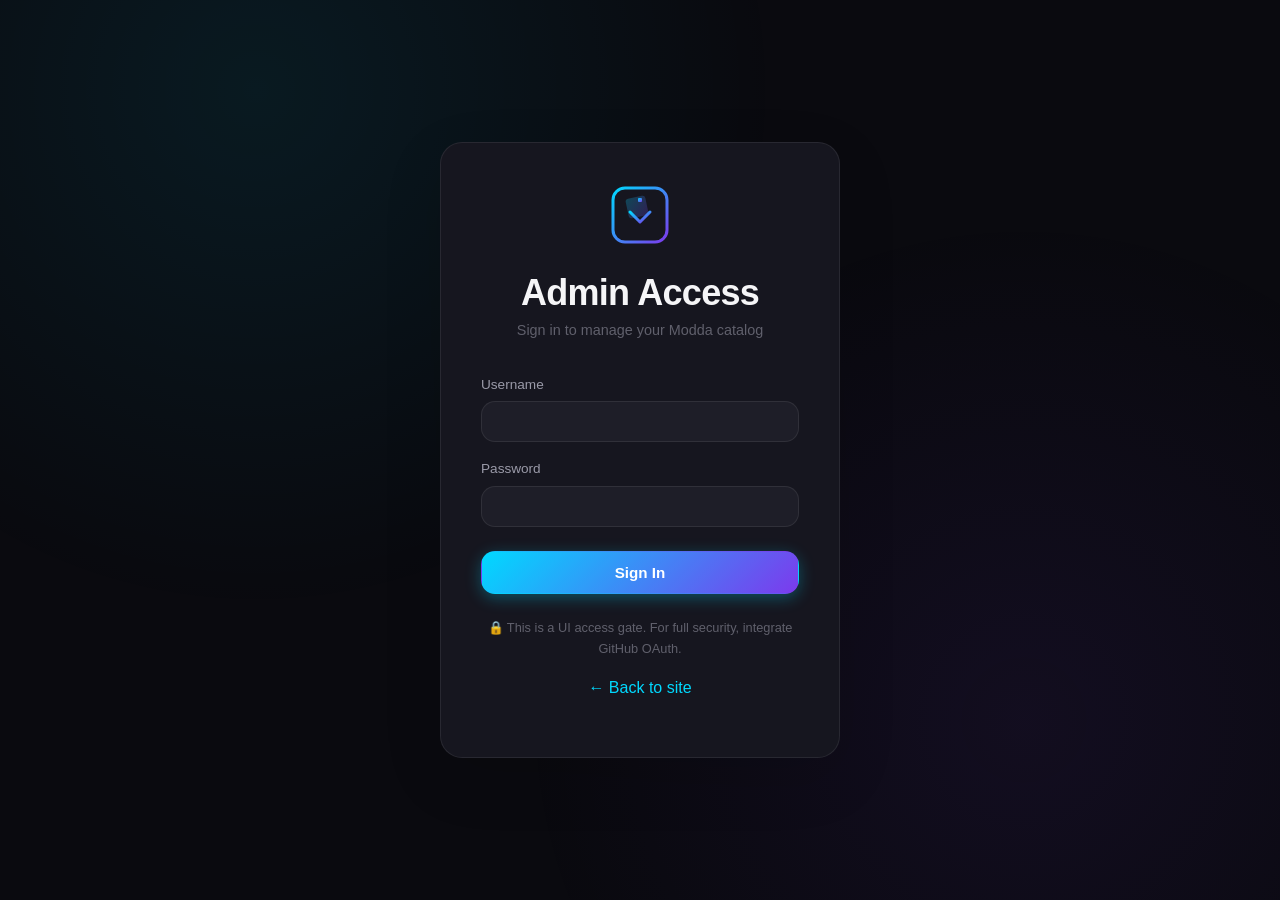
==== admin.html @ 600c6e63 "Create admin.html" ====
<!DOCTYPE html>
<html lang="en" data-theme="dark">
<head>
  <meta charset="UTF-8">
  <meta name="viewport" content="width=device-width, initial-scale=1.0">
  <title>Modda — Admin Panel</title>
  <meta name="robots" content="noindex">
  <link rel="icon" type="image/svg+xml" href="favicon.svg">
  <link rel="stylesheet" href="style.css">
</head>
<body>

  <!-- Login Gate -->
  <section class="login-wrap" id="loginView">
    <div class="login-card">
      <img src="logo.svg" alt="Modda" class="login-logo">
      <h2 class="login-title">Admin Access</h2>
      <p class="login-sub">Sign in to manage your Modda catalog</p>
      <form id="loginForm" autocomplete="on">
        <div class="form-field" style="margin-bottom: 1rem;">
          <label class="form-label" for="loginUser">Username</label>
          <input class="form-control" id="loginUser" type="text" autocomplete="username" required>
        </div>
        <div class="form-field" style="margin-bottom: 1.5rem;">
          <label class="form-label" for="loginPass">Password</label>
          <input class="form-control" id="loginPass" type="password" autocomplete="current-password" required>
        </div>
        <button type="submit" class="btn btn-primary" style="width: 100%;" id="loginBtn">Sign In</button>
        <p style="text-align: center; margin-top: 1.5rem; font-size: .8rem; color: var(--text-muted);">
          🔒 This is a UI access gate. For full security, integrate GitHub OAuth.
        </p>
      </form>
      <p style="text-align: center; margin-top: 1rem;"><a href="index.html">← Back to site</a></p>
    </div>
  </section>

  <!-- Dashboard -->
  <div class="admin-wrap hidden" id="dashboardView">
    <aside class="sidebar" id="sidebar">
      <div class="sidebar-brand">
        <img src="logo.svg" alt="" class="sidebar-brand-logo">
        <span>Modda Admin</span>
      </div>
      <button class="nav-item active" data-view="dashboard">
        <svg viewBox="0 0 24 24" fill="none" stroke="currentColor" stroke-width="2"><rect x="3" y="3" width="7" height="7"/><rect x="14" y="3" width="7" height="7"/><rect x="14" y="14" width="7" height="7"/><rect x="3" y="14" width="7" height="7"/></svg>
        Dashboard
      </button>
      <button class="nav-item" data-view="apps">
        <svg viewBox="0 0 24 24" fill="none" stroke="currentColor" stroke-width="2"><rect x="3" y="3" width="18" height="18" rx="2"/><path d="M9 3v18M3 9h18"/></svg>
        Applications
      </button>
      <button class="nav-item" data-view="editor">
        <svg viewBox="0 0 24 24" fill="none" stroke="currentColor" stroke-width="2"><path d="M12 20h9"/><path d="M16.5 3.5a2.121 2.121 0 0 1 3 3L7 19l-4 1 1-4L16.5 3.5z"/></svg>
        New App
      </button>
      <button class="nav-item" data-view="io">
        <svg viewBox="0 0 24 24" fill="none" stroke="currentColor" stroke-width="2"><path d="M21 15v4a2 2 0 0 1-2 2H5a2 2 0 0 1-2-2v-4"/><polyline points="17 8 12 3 7 8"/><line x1="12" y1="3" x2="12" y2="15"/></svg>
        Import / Export
      </button>
      <div style="margin-top: auto; padding-top: 1rem; border-top: 1px solid var(--border); margin-top: 2rem;">
        <button class="nav-item" id="logoutBtn" style="color: var(--danger);">
          <svg viewBox="0 0 24 24" fill="none" stroke="currentColor" stroke-width="2"><path d="M9 21H5a2 2 0 0 1-2-2V5a2 2 0 0 1 2-2h4"/><polyline points="16 17 21 12 16 7"/><line x1="21" y1="12" x2="9" y2="12"/></svg>
          Logout
        </button>
      </div>
    </aside>

    <main class="main">
      <!-- Dashboard -->
      <section id="view-dashboard">
        <div class="admin-head">
          <div><h1>Dashboard</h1><p>Overview of your Modda catalog</p></div>
          <a href="index.html" target="_blank" class="btn btn-secondary">View Site</a>
        </div>
        <div class="stats" id="adminStats"></div>
        <div class="section" style="padding: 0;">
          <h2 style="margin-bottom: 1rem;">Recently Added</h2>
          <div id="recentList"></div>
        </div>
      </section>

      <!-- Apps -->
      <section id="view-apps" class="hidden">
        <div class="admin-head">
          <div><h1>Applications</h1><p>Manage your catalog entries</p></div>
          <button class="btn btn-primary" id="newAppBtn">+ Add App</button>
        </div>
        <div class="toolbar">
          <input type="search" id="adminSearch" placeholder="Search apps…" aria-label="Search">
          <select id="adminFilter" class="form-control" style="max-width: 180px;">
            <option value="all">All statuses</option>
            <option value="published">Published</option>
            <option value="draft">Draft</option>
          </select>
        </div>
        <div class="app-table" id="appsTable"></div>
      </section>

      <!-- Editor -->
      <section id="view-editor" class="hidden">
        <div class="admin-head">
          <div><h1 id="editorTitle">New Application</h1><p id="editorSub">Fill in the details below</p></div>
          <div style="display: flex; gap: .5rem;">
            <button class="btn btn-ghost" id="resetFormBtn">Reset</button>
            <button class="btn btn-secondary" id="previewBtn">Preview</button>
            <button class="btn btn-primary" id="saveBtn">Save</button>
          </div>
        </div>

        <form id="appForm" novalidate>
          <input type="hidden" id="f-id">
          <input type="hidden" id="f-slug">

          <div class="form-grid">
            <div class="form-field">
              <label class="form-label" for="f-name">Name <span class="req">*</span></label>
              <input class="form-control" id="f-name" required>
              <div class="form-error">Name is required</div>
            </div>
            <div class="form-field">
              <label class="form-label" for="f-package">Package Name</label>
              <input class="form-control" id="f-package" placeholder="com.example.app">
            </div>
            <div class="form-field">
              <label class="form-label" for="f-version">Version <span class="req">*</span></label>
              <input class="form-control" id="f-version" placeholder="1.0.0" required>
              <div class="form-error">Version is required</div>
            </div>
            <div class="form-field">
              <label class="form-label" for="f-versionCode">Version Code</label>
              <input class="form-control" id="f-versionCode" type="number" placeholder="1000">
            </div>
            <div class="form-field">
              <label class="form-label" for="f-category">Category <span class="req">*</span></label>
              <input class="form-control" id="f-category" list="catList" required>
              <datalist id="catList">
                <option>Utilities</option><option>Productivity</option><option>Games</option>
                <option>Social</option><option>Tools</option><option>Media</option><option>Other</option>
              </datalist>
              <div class="form-error">Category is required</div>
            </div>
            <div class="form-field">
              <label class="form-label" for="f-developer">Developer</label>
              <input class="form-control" id="f-developer">
            </div>
            <div class="form-field">
              <label class="form-label" for="f-icon">Icon URL</label>
              <input class="form-control" id="f-icon" placeholder="https://...">
            </div>
            <div class="form-field">
              <label class="form-label" for="f-releaseDate">Release Date</label>
              <input class="form-control" id="f-releaseDate" type="date">
            </div>
          </div>

          <div class="form-field full" style="margin-bottom: 1rem;">
            <label class="form-label" for="f-description">Short Description <span class="req">*</span></label>
            <textarea class="form-control" id="f-description" rows="2" required></textarea>
            <div class="form-error">Description is required</div>
          </div>

          <div class="form-field full" style="margin-bottom: 1rem;">
            <label class="form-label" for="f-htmlInfo">HTML Info (Rich)</label>
            <textarea class="form-control" id="f-htmlInfo" rows="4" placeholder="<p>Rich HTML allowed. Scripts are auto-stripped on public view.</p>"></textarea>
            <div class="form-hint">Allowed: p, strong, em, ul, li, a, br. Scripts/iframes stripped.</div>
          </div>

          <div class="form-grid">
            <div class="form-field">
              <label class="form-label" for="f-androidVersion">Android Version</label>
              <input class="form-control" id="f-androidVersion" placeholder="8.0 and up">
            </div>
            <div class="form-field">
              <label class="form-label" for="f-architecture">Architecture</label>
              <input class="form-control" id="f-architecture" placeholder="arm64-v8a, universal">
            </div>
            <div class="form-field full">
              <label class="form-label" for="f-requirements">Requirements</label>
              <input class="form-control" id="f-requirements">
            </div>
            <div class="form-field full">
              <label class="form-label" for="f-changelog">Changelog</label>
              <textarea class="form-control" id="f-changelog" rows="2"></textarea>
            </div>
            <div class="form-field full">
              <label class="form-label" for="f-tags">Tags (comma-separated)</label>
              <input class="form-control" id="f-tags" placeholder="premium, mod, utility">
            </div>
            <div class="form-field full">
              <label class="form-label" for="f-screenshots">Screenshots (one URL per line)</label>
              <textarea class="form-control" id="f-screenshots" rows="3"></textarea>
            </div>
          </div>

          <h3 style="margin: 2rem 0 1rem;">File</h3>

          <div class="form-grid">
            <div class="form-field">
              <label class="form-label" for="f-fileName">File Name <span class="req">*</span></label>
              <input class="form-control" id="f-fileName" required>
              <div class="form-error">File name is required</div>
            </div>
            <div class="form-field">
              <label class="form-label" for="f-fileSize">File Size</label>
              <input class="form-control" id="f-fileSize" placeholder="12.4 MB">
            </div>
            <div class="form-field">
              <label class="form-label" for="f-fileType">File Type</label>
              <select class="form-control" id="f-fileType">
                <option>apk</option><option>zip</option><option>exe</option>
                <option>pdf</option><option>img</option><option>other</option>
              </select>
            </div>
            <div class="form-field">
              <label class="form-label" for="f-filePath">File Path <span class="req">*</span></label>
              <input class="form-control" id="f-filePath" placeholder="uploads/filename.apk" required>
              <div class="form-error">File path is required</div>
              <div class="form-hint" id="generatedUrl"></div>
            </div>
            <div class="form-field">
              <label class="form-label" for="f-downloadCount">Download Count</label>
              <input class="form-control" id="f-downloadCount" type="number" value="0">
            </div>
            <div class="form-field">
              <label class="form-label" for="f-status">Status</label>
              <select class="form-control" id="f-status">
                <option value="published">Published</option>
                <option value="draft">Draft</option>
              </select>
            </div>
            <div class="form-field full" style="display: flex; gap: .5rem; align-items: center;">
              <input type="checkbox" id="f-featured" style="width: 18px; height: 18px;">
              <label class="form-label" for="f-featured" style="margin: 0;">Mark as featured</label>
            </div>
            <div class="form-field full">
              <label class="form-label">Browse <code>uploads/</code> from GitHub</label>
              <button type="button" class="btn btn-secondary btn-sm" id="browseBtn">📁 Fetch from GitHub</button>
              <div class="file-browser" id="fileBrowser" style="display: none;"></div>
            </div>
            <div class="form-field">
              <label class="form-label" for="f-websiteUrl">Website URL</label>
              <input class="form-control" id="f-websiteUrl">
            </div>
            <div class="form-field">
              <label class="form-label" for="f-telegramUrl">Telegram URL</label>
              <input class="form-control" id="f-telegramUrl">
            </div>
          </div>
        </form>
      </section>

      <!-- IO -->
      <section id="view-io" class="hidden">
        <div class="admin-head">
          <div><h1>Import / Export</h1><p>Sync your catalog with the repository</p></div>
        </div>
        <div class="form-grid">
          <div class="form-field">
            <label class="form-label">Export JSON</label>
            <p class="form-hint" style="margin-bottom: .75rem;">Copy or download the current catalog to commit to <code>apps.json</code>.</p>
            <div style="display: flex; gap: .5rem; flex-wrap: wrap;">
              <button class="btn btn-primary" id="copyJsonBtn">Copy JSON</button>
              <button class="btn btn-secondary" id="downloadJsonBtn">Download file</button>
            </div>
            <textarea class="form-control" id="jsonPreview" rows="10" readonly style="margin-top: 1rem; font-family: var(--font-mono); font-size: .8rem;"></textarea>
          </div>
          <div class="form-field">
            <label class="form-label">Import JSON</label>
            <p class="form-hint" style="margin-bottom: .75rem;">Paste or upload a valid <code>apps.json</code>. Existing data will be replaced.</p>
            <textarea class="form-control" id="importArea" rows="6" placeholder='{ "apps": [] }' style="font-family: var(--font-mono); font-size: .8rem;"></textarea>
            <div style="display: flex; gap: .5rem; margin-top: .5rem; flex-wrap: wrap;">
              <input type="file" id="importFile" accept=".json,application/json" style="flex: 1; min-width: 140px;">
              <button class="btn btn-secondary" id="importBtn">Import</button>
            </div>
          </div>
        </div>
      </section>
    </main>
  </div>

  <div class="toast-container" id="toastContainer"></div>

  <script src="auto.js" defer></script>
</body>
</html>
---- style.css ----
/* Modda Design System — v1.0 */
:root {
  --accent: #00D9FF;
  --accent-2: #7C3AED;
  --accent-grad: linear-gradient(135deg, #00D9FF 0%, #7C3AED 100%);
  --radius-sm: 8px;
  --radius: 14px;
  --radius-lg: 22px;
  --shadow-sm: 0 2px 8px rgba(0,0,0,.06);
  --shadow: 0 8px 24px rgba(0,0,0,.08);
  --shadow-lg: 0 20px 60px rgba(0,0,0,.12);
  --transition: .25s cubic-bezier(.4,0,.2,1);
  --font: 'Inter', -apple-system, BlinkMacSystemFont, 'Segoe UI', Roboto, sans-serif;
  --font-mono: 'JetBrains Mono', 'SF Mono', Consolas, monospace;
}

[data-theme="dark"] {
  --bg: #0A0A0F;
  --bg-2: #111118;
  --surface: #16161F;
  --surface-2: #1E1E28;
  --border: rgba(255,255,255,.08);
  --border-strong: rgba(255,255,255,.16);
  --text: #F5F5F7;
  --text-dim: #9A9AA8;
  --text-muted: #60606C;
  --glass: rgba(22,22,31,.6);
  --danger: #FF4D6D;
  --success: #00E676;
  --warning: #FFB547;
}

[data-theme="light"] {
  --bg: #FAFAFB;
  --bg-2: #FFFFFF;
  --surface: #FFFFFF;
  --surface-2: #F4F4F7;
  --border: rgba(0,0,0,.07);
  --border-strong: rgba(0,0,0,.14);
  --text: #0A0A0F;
  --text-dim: #555560;
  --text-muted: #8A8A95;
  --glass: rgba(255,255,255,.7);
  --danger: #E53E5B;
  --success: #10B981;
  --warning: #F59E0B;
}

*,*::before,*::after { box-sizing: border-box; }
html { scroll-behavior: smooth; }
body {
  margin: 0;
  font-family: var(--font);
  background: var(--bg);
  color: var(--text);
  line-height: 1.6;
  -webkit-font-smoothing: antialiased;
  transition: background var(--transition), color var(--transition);
  min-height: 100vh;
}

/* Subtle animated gradient backdrop */
body::before {
  content: '';
  position: fixed;
  inset: 0;
  background:
    radial-gradient(circle at 20% 10%, rgba(0,217,255,.08), transparent 40%),
    radial-gradient(circle at 80% 80%, rgba(124,58,237,.08), transparent 40%);
  pointer-events: none;
  z-index: -1;
}

img { max-width: 100%; display: block; }
button { font-family: inherit; cursor: pointer; border: none; background: none; color: inherit; }
input, select, textarea { font-family: inherit; }

a { color: var(--accent); text-decoration: none; transition: opacity var(--transition); }
a:hover { opacity: .8; }

/* =========== Typography =========== */
h1,h2,h3,h4 { margin: 0 0 .5em; font-weight: 700; letter-spacing: -.02em; line-height: 1.2; }
h1 { font-size: clamp(2rem, 5vw, 3.5rem); }
h2 { font-size: clamp(1.5rem, 3vw, 2.25rem); }
h3 { font-size: 1.25rem; }
p { margin: 0 0 1em; color: var(--text-dim); }

.text-gradient {
  background: var(--accent-grad);
  -webkit-background-clip: text;
  background-clip: text;
  -webkit-text-fill-color: transparent;
}

/* =========== Layout =========== */
.container { max-width: 1280px; margin: 0 auto; padding: 0 1.5rem; }

/* =========== Header / Nav =========== */
.nav {
  position: sticky; top: 0; z-index: 100;
  backdrop-filter: blur(20px) saturate(180%);
  -webkit-backdrop-filter: blur(20px) saturate(180%);
  background: var(--glass);
  border-bottom: 1px solid var(--border);
}
.nav-inner {
  display: flex; align-items: center; justify-content: space-between;
  height: 72px;
}
.brand { display: flex; align-items: center; gap: .75rem; font-weight: 700; font-size: 1.25rem; color: var(--text); }
.brand-logo { width: 36px; height: 36px; }
.brand-name { letter-spacing: -.02em; }

.nav-links { display: flex; align-items: center; gap: 2rem; }
.nav-links a {
  color: var(--text-dim); font-weight: 500; font-size: .95rem;
  transition: color var(--transition);
}
.nav-links a:hover, .nav-links a.active { color: var(--text); opacity: 1; }

.nav-actions { display: flex; align-items: center; gap: .75rem; }

/* =========== Buttons =========== */
.btn {
  display: inline-flex; align-items: center; justify-content: center; gap: .5rem;
  padding: .75rem 1.25rem;
  border-radius: var(--radius);
  font-weight: 600; font-size: .95rem;
  transition: all var(--transition);
  white-space: nowrap;
  border: 1px solid transparent;
}
.btn:focus-visible { outline: 2px solid var(--accent); outline-offset: 2px; }
.btn-primary {
  background: var(--accent-grad);
  color: white;
  box-shadow: 0 4px 16px rgba(0,217,255,.3);
}
.btn-primary:hover {
  transform: translateY(-2px);
  box-shadow: 0 8px 24px rgba(0,217,255,.45);
}
.btn-secondary {
  background: var(--surface);
  color: var(--text);
  border-color: var(--border-strong);
}
.btn-secondary:hover { background: var(--surface-2); transform: translateY(-1px); }
.btn-ghost { color: var(--text-dim); }
.btn-ghost:hover { color: var(--text); background: var(--surface); }
.btn-danger { background: var(--danger); color: white; }
.btn-danger:hover { filter: brightness(1.1); transform: translateY(-1px); }
.btn-sm { padding: .5rem .875rem; font-size: .85rem; }
.btn-icon { width: 40px; height: 40px; padding: 0; border-radius: 50%; }

/* =========== Theme Toggle =========== */
.theme-toggle {
  width: 40px; height: 40px; border-radius: 50%;
  background: var(--surface); border: 1px solid var(--border);
  display: flex; align-items: center; justify-content: center;
  transition: all var(--transition);
}
.theme-toggle:hover { background: var(--surface-2); transform: rotate(15deg); }
.theme-toggle svg { width: 18px; height: 18px; color: var(--text); }
.theme-toggle .moon { display: none; }
[data-theme="light"] .theme-toggle .sun { display: none; }
[data-theme="light"] .theme-toggle .moon { display: block; }

/* =========== Hero =========== */
.hero {
  padding: 6rem 0 4rem;
  text-align: center;
  position: relative;
}
.hero-badge {
  display: inline-flex; align-items: center; gap: .5rem;
  padding: .5rem 1rem;
  background: var(--surface);
  border: 1px solid var(--border);
  border-radius: 999px;
  font-size: .85rem; color: var(--text-dim);
  margin-bottom: 1.5rem;
}
.hero-badge-dot {
  width: 8px; height: 8px; border-radius: 50%;
  background: var(--accent);
  box-shadow: 0 0 12px var(--accent);
}
.hero h1 { max-width: 720px; margin: 0 auto 1rem; }
.hero p { max-width: 560px; margin: 0 auto 2rem; font-size: 1.125rem; }

.search-wrap {
  max-width: 560px; margin: 0 auto;
  position: relative;
}
.search-wrap svg {
  position: absolute; left: 1.25rem; top: 50%;
  transform: translateY(-50%);
  width: 20px; height: 20px; color: var(--text-muted);
  pointer-events: none;
}
.search-input {
  width: 100%;
  padding: 1.1rem 1.25rem 1.1rem 3.25rem;
  background: var(--surface);
  border: 1px solid var(--border);
  border-radius: var(--radius);
  color: var(--text);
  font-size: 1rem;
  transition: all var(--transition);
}
.search-input:focus {
  outline: none;
  border-color: var(--accent);
  box-shadow: 0 0 0 4px rgba(0,217,255,.15);
}

/* =========== Section Headers =========== */
.section { padding: 4rem 0; }
.section-head {
  display: flex; align-items: flex-end; justify-content: space-between;
  margin-bottom: 2rem;
  flex-wrap: wrap; gap: 1rem;
}
.section-head h2 { margin: 0; }
.section-head p { margin: .25rem 0 0; }

/* =========== Filters =========== */
.filters {
  display: flex; flex-wrap: wrap; gap: .5rem;
  margin-bottom: 2rem;
}
.chip {
  padding: .5rem 1rem;
  background: var(--surface);
  border: 1px solid var(--border);
  border-radius: 999px;
  font-size: .875rem; color: var(--text-dim);
  transition: all var(--transition);
  cursor: pointer;
}
.chip:hover { color: var(--text); border-color: var(--border-strong); }
.chip.active {
  background: var(--accent-grad); color: white;
  border-color: transparent;
}

/* =========== Grid / Cards =========== */
.grid {
  display: grid;
  grid-template-columns: repeat(auto-fill, minmax(280px, 1fr));
  gap: 1.25rem;
}

.card {
  background: var(--surface);
  border: 1px solid var(--border);
  border-radius: var(--radius-lg);
  padding: 1.25rem;
  transition: all var(--transition);
  display: flex; flex-direction: column;
  position: relative;
  overflow: hidden;
}
.card::before {
  content: '';
  position: absolute; inset: 0;
  background: var(--accent-grad);
  opacity: 0;
  transition: opacity var(--transition);
  border-radius: inherit;
  padding: 1px;
  -webkit-mask: linear-gradient(#000 0 0) content-box, linear-gradient(#000 0 0);
  -webkit-mask-composite: xor; mask-composite: exclude;
  pointer-events: none;
}
.card:hover { transform: translateY(-4px); box-shadow: var(--shadow-lg); }
.card:hover::before { opacity: 1; }
.card-top { display: flex; gap: 1rem; margin-bottom: 1rem; }
.card-icon {
  width: 56px; height: 56px;
  border-radius: var(--radius);
  background: var(--surface-2);
  object-fit: cover;
  flex-shrink: 0;
  border: 1px solid var(--border);
}
.card-icon.fallback {
  display: flex; align-items: center; justify-content: center;
  font-weight: 700; font-size: 1.5rem;
  background: var(--accent-grad);
  color: white;
}
.card-meta { flex: 1; min-width: 0; }
.card-title {
  font-size: 1rem; font-weight: 600;
  margin: 0 0 .125rem;
  white-space: nowrap; overflow: hidden; text-overflow: ellipsis;
}
.card-pkg {
  font-size: .8rem; color: var(--text-muted);
  font-family: var(--font-mono);
  white-space: nowrap; overflow: hidden; text-overflow: ellipsis;
}
.card-desc {
  color: var(--text-dim); font-size: .9rem;
  margin: 0 0 1rem;
  display: -webkit-box;
  -webkit-line-clamp: 2;
  -webkit-box-orient: vertical;
  overflow: hidden;
  min-height: 2.8em;
}
.card-stats {
  display: flex; justify-content: space-between; align-items: center;
  padding-top: .875rem;
  border-top: 1px solid var(--border);
  margin-top: auto;
}
.card-stat { font-size: .8rem; color: var(--text-muted); }
.card-stat strong { color: var(--text); font-weight: 600; }

.badge-featured {
  position: absolute; top: .875rem; right: .875rem;
  padding: .25rem .625rem;
  background: var(--accent-grad);
  color: white;
  border-radius: 999px;
  font-size: .7rem; font-weight: 600;
  letter-spacing: .05em; text-transform: uppercase;
}

/* =========== Stats =========== */
.stats {
  display: grid;
  grid-template-columns: repeat(auto-fit, minmax(180px, 1fr));
  gap: 1rem;
  margin-bottom: 2rem;
}
.stat-card {
  background: var(--surface);
  border: 1px solid var(--border);
  border-radius: var(--radius-lg);
  padding: 1.5rem;
  text-align: center;
}
.stat-value {
  font-size: 2rem; font-weight: 700;
  background: var(--accent-grad);
  -webkit-background-clip: text;
  background-clip: text;
  -webkit-text-fill-color: transparent;
}
.stat-label { font-size: .85rem; color: var(--text-muted); margin-top: .25rem; }

/* =========== Empty / Error states =========== */
.empty {
  text-align: center;
  padding: 4rem 1rem;
  color: var(--text-muted);
}
.empty-icon {
  width: 80px; height: 80px;
  margin: 0 auto 1rem;
  border-radius: 50%;
  background: var(--surface);
  display: flex; align-items: center; justify-content: center;
  border: 1px solid var(--border);
}
.empty-icon svg { width: 36px; height: 36px; color: var(--text-muted); }

/* =========== Skeleton =========== */
.skeleton {
  background: var(--surface-2);
  border-radius: var(--radius);
  position: relative;
  overflow: hidden;
}
.skeleton::after {
  content: '';
  position: absolute; inset: 0;
  background: linear-gradient(90deg, transparent, rgba(255,255,255,.05), transparent);
  animation: shimmer 1.5s infinite;
}
[data-theme="light"] .skeleton::after {
  background: linear-gradient(90deg, transparent, rgba(255,255,255,.6), transparent);
}
@keyframes shimmer { 0% { transform: translateX(-100%); } 100% { transform: translateX(100%); } }

.skel-card { height: 220px; border-radius: var(--radius-lg); }
.skel-line { height: 12px; margin-bottom: .5rem; }
.skel-line.w-60 { width: 60%; }
.skel-line.w-40 { width: 40%; }

/* =========== App Detail Modal =========== */
.modal-overlay {
  position: fixed; inset: 0;
  background: rgba(0,0,0,.6);
  backdrop-filter: blur(8px);
  z-index: 200;
  display: none;
  align-items: center; justify-content: center;
  padding: 1rem;
  animation: fadeIn .2s ease;
}
.modal-overlay.active { display: flex; }
@keyframes fadeIn { from { opacity: 0; } to { opacity: 1; } }

.modal {
  background: var(--surface);
  border: 1px solid var(--border);
  border-radius: var(--radius-lg);
  max-width: 880px; width: 100%;
  max-height: 90vh;
  overflow-y: auto;
  animation: slideUp .3s cubic-bezier(.4,0,.2,1);
}
@keyframes slideUp {
  from { opacity: 0; transform: translateY(20px); }
  to { opacity: 1; transform: translateY(0); }
}

.modal-head {
  padding: 1.5rem;
  display: flex; align-items: flex-start; gap: 1.25rem;
  border-bottom: 1px solid var(--border);
  position: sticky; top: 0;
  background: var(--surface);
  z-index: 1;
}
.modal-icon {
  width: 88px; height: 88px;
  border-radius: var(--radius);
  object-fit: cover;
  flex-shrink: 0;
  border: 1px solid var(--border);
}
.modal-icon.fallback {
  display: flex; align-items: center; justify-content: center;
  background: var(--accent-grad);
  color: white;
  font-size: 2.5rem; font-weight: 700;
}
.modal-meta { flex: 1; min-width: 0; }
.modal-title { font-size: 1.5rem; margin: 0 0 .25rem; }
.modal-pkg { font-family: var(--font-mono); font-size: .85rem; color: var(--text-muted); margin-bottom: .5rem; }
.modal-tags { display: flex; flex-wrap: wrap; gap: .375rem; }
.tag {
  padding: .2rem .625rem;
  background: var(--surface-2);
  border: 1px solid var(--border);
  border-radius: 999px;
  font-size: .75rem; color: var(--text-dim);
}

.modal-close {
  width: 36px; height: 36px; border-radius: 50%;
  background: var(--surface-2);
  display: flex; align-items: center; justify-content: center;
  flex-shrink: 0;
  transition: all var(--transition);
}
.modal-close:hover { background: var(--danger); color: white; }
.modal-close svg { width: 18px; height: 18px; }

.modal-body { padding: 1.5rem; }

.detail-grid {
  display: grid;
  grid-template-columns: repeat(auto-fit, minmax(140px, 1fr));
  gap: .75rem;
  padding: 1.25rem;
  background: var(--surface-2);
  border-radius: var(--radius);
  margin-bottom: 1.5rem;
}
.detail-item label { font-size: .75rem; color: var(--text-muted); text-transform: uppercase; letter-spacing: .05em; }
.detail-item div { font-weight: 600; margin-top: .25rem; font-size: .9rem; }

.detail-section { margin-bottom: 1.5rem; }
.detail-section h3 { font-size: 1rem; margin-bottom: .75rem; }
.detail-section p { color: var(--text-dim); }

.screenshots {
  display: grid;
  grid-template-columns: repeat(auto-fill, minmax(140px, 1fr));
  gap: .75rem;
}
.screenshot {
  aspect-ratio: 9/16;
  border-radius: var(--radius);
  object-fit: cover;
  border: 1px solid var(--border);
  background: var(--surface-2);
  cursor: pointer;
  transition: transform var(--transition);
}
.screenshot:hover { transform: scale(1.03); }

.download-box {
  background: var(--surface-2);
  border: 1px solid var(--border-strong);
  border-radius: var(--radius);
  padding: 1.25rem;
  margin-top: 1.5rem;
}
.download-filename {
  font-family: var(--font-mono); font-size: .9rem;
  color: var(--text-dim); margin-bottom: .875rem;
  word-break: break-all;
}
.download-actions { display: flex; flex-wrap: wrap; gap: .5rem; }

/* =========== Admin Panel =========== */
.admin-wrap {
  display: grid;
  grid-template-columns: 240px 1fr;
  min-height: 100vh;
}

.sidebar {
  background: var(--surface);
  border-right: 1px solid var(--border);
  padding: 1.5rem 1rem;
  position: sticky; top: 0;
  height: 100vh;
  overflow-y: auto;
}
.sidebar-brand {
  padding: .5rem .75rem 1.5rem;
  border-bottom: 1px solid var(--border);
  margin-bottom: 1rem;
  display: flex; align-items: center; gap: .75rem;
  font-weight: 700;
}
.sidebar-brand-logo { width: 32px; height: 32px; }

.nav-item {
  display: flex; align-items: center; gap: .75rem;
  padding: .75rem .875rem;
  border-radius: var(--radius);
  color: var(--text-dim);
  font-weight: 500;
  width: 100%;
  text-align: left;
  transition: all var(--transition);
  margin-bottom: .25rem;
}
.nav-item:hover { background: var(--surface-2); color: var(--text); }
.nav-item.active {
  background: var(--accent-grad);
  color: white;
}
.nav-item svg { width: 18px; height: 18px; }

.main { padding: 2rem; overflow-x: hidden; }

.admin-head {
  display: flex; justify-content: space-between; align-items: center;
  margin-bottom: 2rem;
  flex-wrap: wrap; gap: 1rem;
}

.toolbar {
  display: flex; flex-wrap: wrap; gap: .5rem;
  margin-bottom: 1.5rem;
  padding: 1rem;
  background: var(--surface);
  border: 1px solid var(--border);
  border-radius: var(--radius);
}
.toolbar input {
  flex: 1; min-width: 200px;
  padding: .625rem 1rem;
  background: var(--surface-2);
  border: 1px solid var(--border);
  border-radius: var(--radius);
  color: var(--text);
}

.app-table {
  background: var(--surface);
  border: 1px solid var(--border);
  border-radius: var(--radius);
  overflow: hidden;
}
.app-row {
  display: grid;
  grid-template-columns: 48px 1fr auto auto;
  align-items: center;
  gap: 1rem;
  padding: .875rem 1.25rem;
  border-bottom: 1px solid var(--border);
  transition: background var(--transition);
}
.app-row:last-child { border-bottom: none; }
.app-row:hover { background: var(--surface-2); }
.app-row img { width: 48px; height: 48px; border-radius: var(--radius-sm); object-fit: cover; }
.app-row-info strong { display: block; }
.app-row-info span { font-size: .8rem; color: var(--text-muted); }
.app-row-actions { display: flex; gap: .25rem; }

/* =========== Forms =========== */
.form-grid {
  display: grid;
  grid-template-columns: repeat(auto-fit, minmax(260px, 1fr));
  gap: 1rem;
  margin-bottom: 1rem;
}
.form-field { display: flex; flex-direction: column; }
.form-field.full { grid-column: 1/-1; }
.form-label {
  font-size: .85rem; font-weight: 500;
  margin-bottom: .375rem;
  color: var(--text-dim);
}
.form-label .req { color: var(--danger); }
.form-control {
  padding: .75rem 1rem;
  background: var(--surface-2);
  border: 1px solid var(--border);
  border-radius: var(--radius);
  color: var(--text);
  transition: all var(--transition);
}
.form-control:focus {
  outline: none;
  border-color: var(--accent);
  box-shadow: 0 0 0 4px rgba(0,217,255,.12);
}
textarea.form-control { resize: vertical; min-height: 100px; font-family: inherit; }

.form-hint { font-size: .8rem; color: var(--text-muted); margin-top: .25rem; }
.form-error { font-size: .8rem; color: var(--danger); margin-top: .25rem; display: none; }
.form-field.invalid .form-control { border-color: var(--danger); }
.form-field.invalid .form-error { display: block; }

.file-browser {
  background: var(--surface-2);
  border: 1px solid var(--border);
  border-radius: var(--radius);
  padding: 1rem;
  max-height: 240px;
  overflow-y: auto;
  margin-top: .5rem;
}
.file-item {
  display: flex; justify-content: space-between; align-items: center;
  padding: .625rem .875rem;
  border-radius: var(--radius-sm);
  transition: background var(--transition);
  cursor: pointer;
  font-family: var(--font-mono); font-size: .85rem;
  border: 1px solid transparent;
}
.file-item:hover { background: var(--surface); }
.file-item.selected { border-color: var(--accent); background: var(--surface); }
.file-item-name { flex: 1; overflow: hidden; text-overflow: ellipsis; white-space: nowrap; }
.file-item-size { font-size: .75rem; color: var(--text-muted); margin-left: .5rem; }

/* =========== Login =========== */
.login-wrap {
  min-height: 100vh;
  display: flex; align-items: center; justify-content: center;
  padding: 2rem;
}
.login-card {
  background: var(--surface);
  border: 1px solid var(--border);
  border-radius: var(--radius-lg);
  padding: 2.5rem;
  width: 100%; max-width: 400px;
  box-shadow: var(--shadow-lg);
}
.login-logo {
  width: 64px; height: 64px;
  margin: 0 auto 1.5rem;
  display: block;
}
.login-title { text-align: center; margin-bottom: .25rem; }
.login-sub { text-align: center; color: var(--text-muted); margin-bottom: 2rem; font-size: .9rem; }

/* =========== Toast =========== */
.toast-container {
  position: fixed; bottom: 1.5rem; right: 1.5rem;
  z-index: 500;
  display: flex; flex-direction: column; gap: .5rem;
}
.toast {
  background: var(--surface);
  border: 1px solid var(--border-strong);
  border-left: 4px solid var(--accent);
  border-radius: var(--radius);
  padding: .875rem 1.25rem;
  box-shadow: var(--shadow-lg);
  min-width: 260px;
  animation: toastIn .3s ease;
  display: flex; align-items: center; gap: .75rem;
}
.toast.success { border-left-color: var(--success); }
.toast.error { border-left-color: var(--danger); }
.toast.warning { border-left-color: var(--warning); }
@keyframes toastIn {
  from { opacity: 0; transform: translateX(20px); }
  to { opacity: 1; transform: translateX(0); }
}

/* =========== Mobile =========== */
.mobile-toggle { display: none; }

@media (max-width: 900px) {
  .nav-links { display: none; }
  .mobile-toggle { display: flex; }
  .admin-wrap { grid-template-columns: 1fr; }
  .sidebar {
    position: fixed;
    top: 0; left: 0; bottom: 0;
    width: 240px;
    z-index: 150;
    transform: translateX(-100%);
    transition: transform var(--transition);
  }
  .sidebar.open { transform: translateX(0); }
  .app-row {
    grid-template-columns: 48px 1fr;
    gap: .75rem;
  }
  .app-row-actions {
    grid-column: 1/-1;
    justify-content: flex-end;
  }
}

@media (max-width: 600px) {
  .container { padding: 0 1rem; }
  .hero { padding: 4rem 0 2rem; }
  .modal-head { flex-wrap: wrap; }
  .modal-icon { width: 64px; height: 64px; }
  .download-actions { flex-direction: column; }
  .download-actions .btn { width: 100%; }
}

/* =========== Utilities =========== */
.hidden { display: none !important; }
.center { text-align: center; }

/* Reduced motion */
@media (prefers-reduced-motion: reduce) {
  *, *::before, *::after {
    animation-duration: 0.01ms !important;
    transition-duration: 0.01ms !important;
  }
}

/* Scrollbar */
::-webkit-scrollbar { width: 10px; height: 10px; }
::-webkit-scrollbar-track { background: var(--bg); }
::-webkit-scrollbar-thumb { background: var(--border-strong); border-radius: 10px; }
::-webkit-scrollbar-thumb:hover { background: var(--text-muted); }
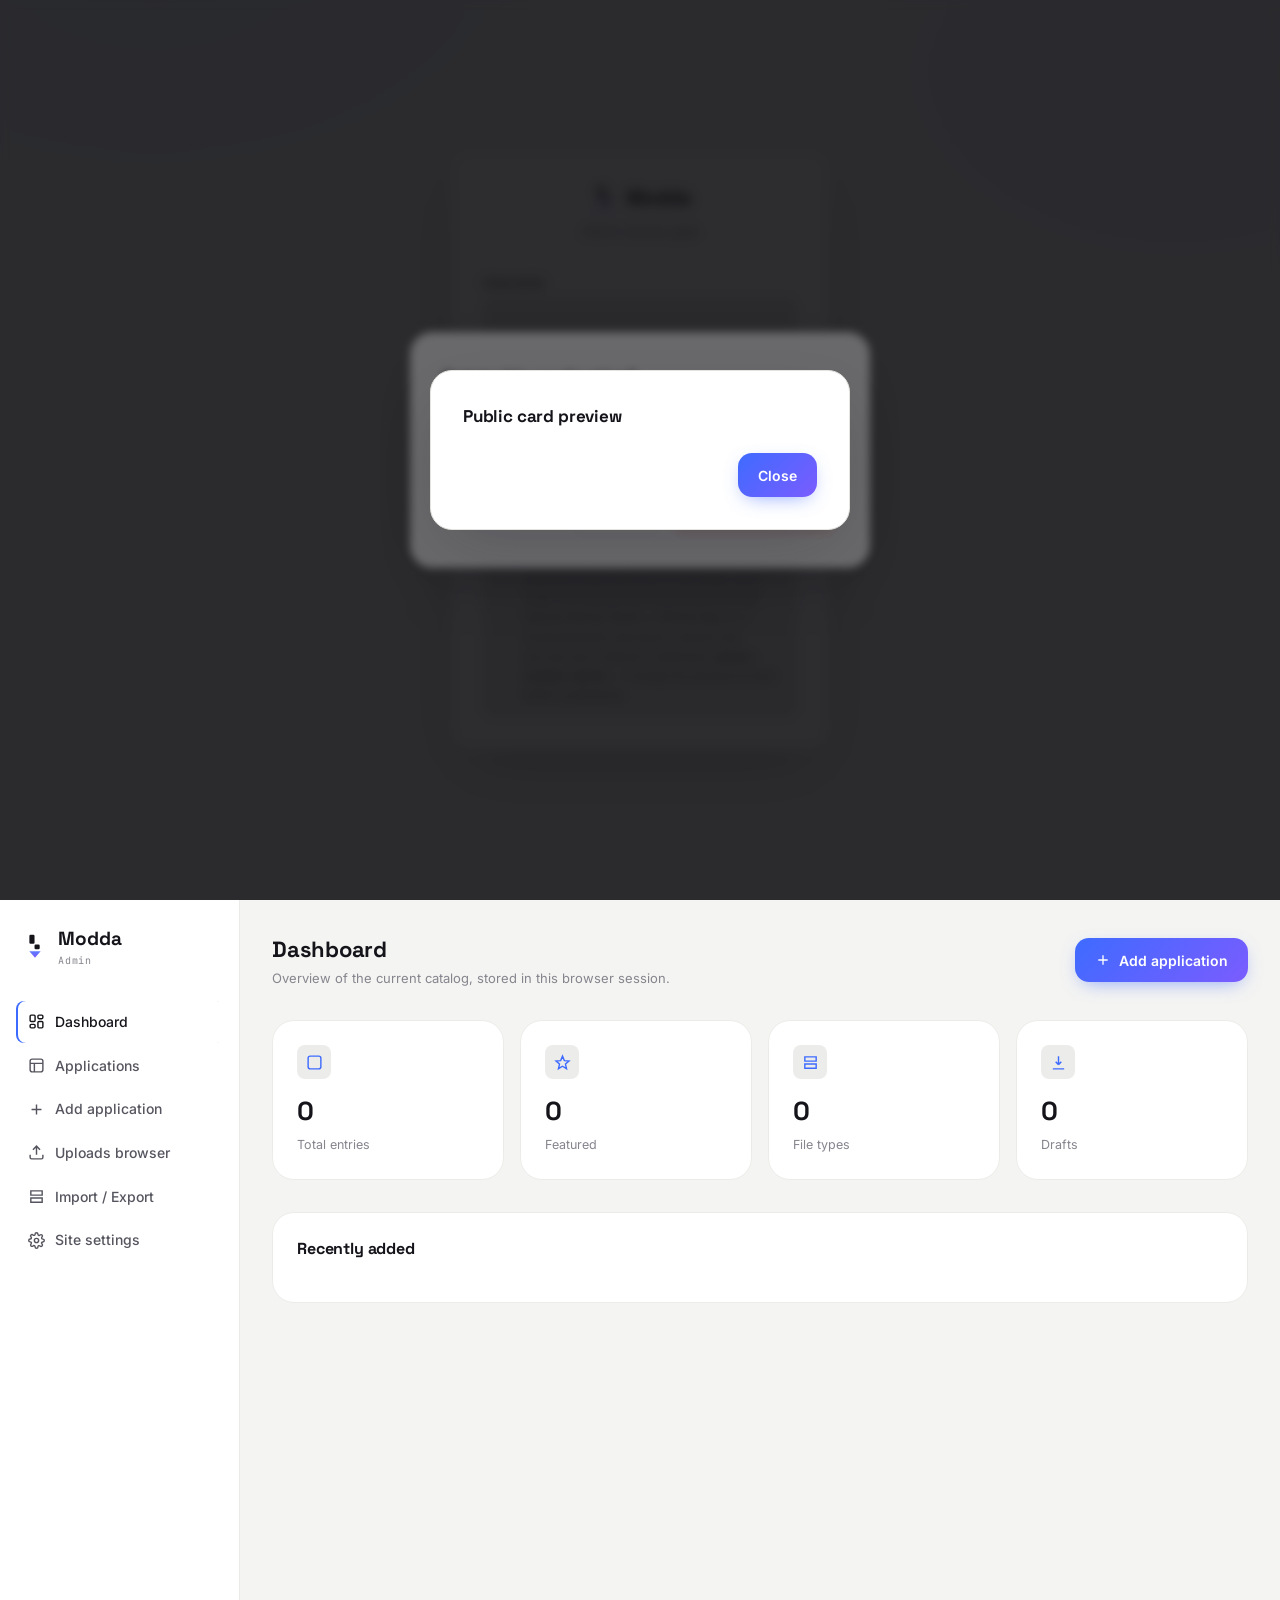
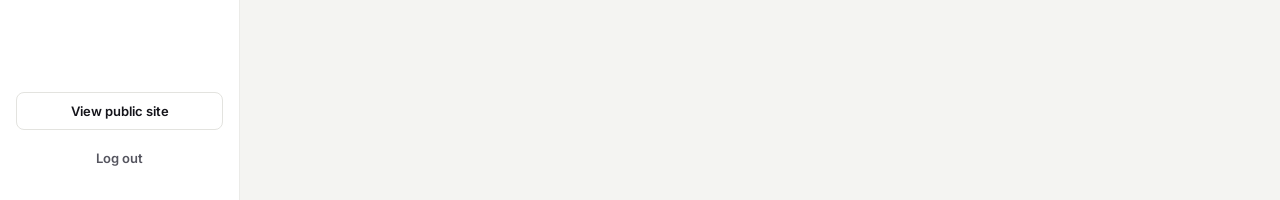
==== commit 3273dd8c: "Add files via upload" ====
--- a/admin.html
+++ b/admin.html
@@ -1,285 +1,332 @@
 <!DOCTYPE html>
-<html lang="en" data-theme="dark">
+<html lang="en">
 <head>
-  <meta charset="UTF-8">
-  <meta name="viewport" content="width=device-width, initial-scale=1.0">
-  <title>Modda — Admin Panel</title>
-  <meta name="robots" content="noindex">
-  <link rel="icon" type="image/svg+xml" href="favicon.svg">
-  <link rel="stylesheet" href="style.css">
+<meta charset="UTF-8">
+<meta name="viewport" content="width=device-width, initial-scale=1, viewport-fit=cover">
+<title>Modda Admin — Catalog manager</title>
+<meta name="robots" content="noindex, nofollow">
+<meta name="theme-color" content="#0a0a0c">
+<link rel="icon" href="assets/favicon.svg" type="image/svg+xml">
+<link rel="alternate icon" href="assets/favicon.ico">
+<link rel="stylesheet" href="style.css">
 </head>
 <body>
-
-  <!-- Login Gate -->
-  <section class="login-wrap" id="loginView">
-    <div class="login-card">
-      <img src="logo.svg" alt="Modda" class="login-logo">
-      <h2 class="login-title">Admin Access</h2>
-      <p class="login-sub">Sign in to manage your Modda catalog</p>
-      <form id="loginForm" autocomplete="on">
-        <div class="form-field" style="margin-bottom: 1rem;">
-          <label class="form-label" for="loginUser">Username</label>
-          <input class="form-control" id="loginUser" type="text" autocomplete="username" required>
-        </div>
-        <div class="form-field" style="margin-bottom: 1.5rem;">
-          <label class="form-label" for="loginPass">Password</label>
-          <input class="form-control" id="loginPass" type="password" autocomplete="current-password" required>
-        </div>
-        <button type="submit" class="btn btn-primary" style="width: 100%;" id="loginBtn">Sign In</button>
-        <p style="text-align: center; margin-top: 1.5rem; font-size: .8rem; color: var(--text-muted);">
-          🔒 This is a UI access gate. For full security, integrate GitHub OAuth.
-        </p>
+<div class="bg-field" aria-hidden="true"></div>
+
+<!-- ===================== LOGIN VIEW ===================== -->
+<div class="login-shell" id="loginView">
+  <div class="login-card">
+    <div class="brand">
+      <svg class="logo-mark" viewBox="0 0 64 64" width="30" height="30" aria-hidden="true">
+        <defs><linearGradient id="lgA" x1="0" y1="0" x2="0" y2="1"><stop offset="0" stop-color="#5B7CFF"/><stop offset="1" stop-color="#7B5CFF"/></linearGradient></defs>
+        <rect x="20" y="8" width="11" height="19" rx="2.5" fill="currentColor"/>
+        <rect x="31" y="29" width="11" height="10" rx="2.5" fill="currentColor"/>
+        <path d="M20 43 L44 43 L32 57 Z" fill="url(#lgA)"/>
+      </svg>
+      <span>Modda</span>
+    </div>
+    <p class="sub">Admin access gate</p>
+
+    <div id="loginAlert"></div>
+
+    <form id="loginForm" novalidate>
+      <div class="field">
+        <label for="loginUser">Username</label>
+        <input id="loginUser" name="username" type="text" autocomplete="username" required>
+      </div>
+      <div class="field">
+        <label for="loginPass">Password</label>
+        <input id="loginPass" name="password" type="password" autocomplete="current-password" required>
+        <span class="error-msg">Enter the admin password to continue.</span>
+      </div>
+      <button class="btn btn-primary btn-block" type="submit">Sign in</button>
+    </form>
+
+    <div class="login-note">
+      <svg viewBox="0 0 24 24" fill="none" stroke="currentColor" stroke-width="2"><path d="M12 9v4M12 17h.01"/><path d="M10.3 3.9 1.8 18a2 2 0 0 0 1.7 3h17a2 2 0 0 0 1.7-3L13.7 3.9a2 2 0 0 0-3.4 0Z"/></svg>
+      <span>This login is a UI access gate only — GitHub Pages cannot enforce server-side security. It hides the editor from casual visitors, but the password hash still lives in this static site's code. For real access control, put this site behind GitHub OAuth, a GitHub App, or a small backend, and never commit real secrets here. Default credentials: <strong>admin</strong> / <strong>modda-admin</strong> — change the password hash before publishing.</span>
+    </div>
+  </div>
+</div>
+
+<!-- ===================== ADMIN SHELL ===================== -->
+<div class="admin-shell" id="adminShell" hidden>
+  <aside class="admin-sidebar" id="adminSidebar">
+    <a class="brand" href="admin.html">
+      <svg class="logo-mark" viewBox="0 0 64 64" width="28" height="28" aria-hidden="true">
+        <defs><linearGradient id="lgB" x1="0" y1="0" x2="0" y2="1"><stop offset="0" stop-color="#5B7CFF"/><stop offset="1" stop-color="#7B5CFF"/></linearGradient></defs>
+        <rect x="20" y="8" width="11" height="19" rx="2.5" fill="currentColor"/>
+        <rect x="31" y="29" width="11" height="10" rx="2.5" fill="currentColor"/>
+        <path d="M20 43 L44 43 L32 57 Z" fill="url(#lgB)"/>
+      </svg>
+      <span>Modda<small>Admin</small></span>
+    </a>
+    <nav class="admin-nav" aria-label="Admin sections">
+      <a href="#" data-view="dashboard" class="active">
+        <svg viewBox="0 0 24 24" fill="none" stroke="currentColor" stroke-width="2"><rect x="3" y="3" width="7" height="9" rx="1.5"/><rect x="14" y="3" width="7" height="5" rx="1.5"/><rect x="14" y="12" width="7" height="9" rx="1.5"/><rect x="3" y="16" width="7" height="5" rx="1.5"/></svg>
+        Dashboard
+      </a>
+      <a href="#" data-view="apps">
+        <svg viewBox="0 0 24 24" fill="none" stroke="currentColor" stroke-width="2"><rect x="3" y="3" width="18" height="18" rx="3"/><path d="M3 9h18M9 21V9"/></svg>
+        Applications
+      </a>
+      <a href="#" data-view="editor" id="navAddApp">
+        <svg viewBox="0 0 24 24" fill="none" stroke="currentColor" stroke-width="2"><path d="M12 5v14M5 12h14"/></svg>
+        Add application
+      </a>
+      <a href="#" data-view="uploads">
+        <svg viewBox="0 0 24 24" fill="none" stroke="currentColor" stroke-width="2"><path d="M21 15v4a2 2 0 0 1-2 2H5a2 2 0 0 1-2-2v-4"/><path d="M17 8l-5-5-5 5M12 3v12"/></svg>
+        Uploads browser
+      </a>
+      <a href="#" data-view="importexport">
+        <svg viewBox="0 0 24 24" fill="none" stroke="currentColor" stroke-width="2"><path d="M4 4h16v6H4zM4 14h16v6H4z"/><path d="M8 7h.01M8 17h.01"/></svg>
+        Import / Export
+      </a>
+      <a href="#" data-view="settings">
+        <svg viewBox="0 0 24 24" fill="none" stroke="currentColor" stroke-width="2"><circle cx="12" cy="12" r="3"/><path d="M19.4 15a1.7 1.7 0 0 0 .34 1.87l.06.06a2 2 0 1 1-2.83 2.83l-.06-.06a1.7 1.7 0 0 0-1.87-.34 1.7 1.7 0 0 0-1 1.56V21a2 2 0 0 1-4 0v-.09a1.7 1.7 0 0 0-1-1.56 1.7 1.7 0 0 0-1.87.34l-.06.06a2 2 0 1 1-2.83-2.83l.06-.06a1.7 1.7 0 0 0 .34-1.87 1.7 1.7 0 0 0-1.56-1H3a2 2 0 0 1 0-4h.09a1.7 1.7 0 0 0 1.56-1 1.7 1.7 0 0 0-.34-1.87l-.06-.06a2 2 0 1 1 2.83-2.83l.06.06a1.7 1.7 0 0 0 1.87.34H9a1.7 1.7 0 0 0 1-1.56V3a2 2 0 0 1 4 0v.09a1.7 1.7 0 0 0 1 1.56 1.7 1.7 0 0 0 1.87-.34l.06-.06a2 2 0 1 1 2.83 2.83l-.06.06a1.7 1.7 0 0 0-.34 1.87V9a1.7 1.7 0 0 0 1.56 1H21a2 2 0 0 1 0 4h-.09a1.7 1.7 0 0 0-1.56 1Z"/></svg>
+        Site settings
+      </a>
+    </nav>
+    <div class="sidebar-foot">
+      <a class="btn btn-secondary btn-sm btn-block" href="index.html" target="_blank" rel="noopener">View public site</a>
+      <button class="btn btn-ghost btn-sm btn-block" id="logoutBtn" type="button">Log out</button>
+    </div>
+  </aside>
+
+  <main class="admin-main">
+    <button class="nav-toggle" id="adminNavToggle" type="button" aria-label="Open menu" style="margin-bottom:16px;">
+      <svg viewBox="0 0 24 24" fill="none" stroke="currentColor" stroke-width="2"><path d="M4 6h16M4 12h16M4 18h16"/></svg>
+    </button>
+
+    <!-- DASHBOARD -->
+    <section class="admin-view" data-view="dashboard">
+      <div class="admin-topbar">
+        <div><h1>Dashboard</h1><p class="muted">Overview of the current catalog, stored in this browser session.</p></div>
+        <button class="btn btn-primary" data-goto="editor"><svg viewBox="0 0 24 24" fill="none" stroke="currentColor" stroke-width="2"><path d="M12 5v14M5 12h14"/></svg>Add application</button>
+      </div>
+      <div class="stat-cards">
+        <div class="stat-card"><div class="stat-icon"><svg viewBox="0 0 24 24" fill="none" stroke="currentColor" stroke-width="2"><rect x="3" y="3" width="18" height="18" rx="3"/></svg></div><b id="dashTotal">0</b><span>Total entries</span></div>
+        <div class="stat-card"><div class="stat-icon"><svg viewBox="0 0 24 24" fill="none" stroke="currentColor" stroke-width="2"><path d="m12 17.27 5.7 3.46-1.5-6.5 5-4.33-6.61-.57L12 3l-2.6 6.33-6.6.57 5 4.33-1.5 6.5z"/></svg></div><b id="dashFeatured">0</b><span>Featured</span></div>
+        <div class="stat-card"><div class="stat-icon"><svg viewBox="0 0 24 24" fill="none" stroke="currentColor" stroke-width="2"><path d="M4 4h16v6H4zM4 14h16v6H4z"/></svg></div><b id="dashTypes">0</b><span>File types</span></div>
+        <div class="stat-card"><div class="stat-icon"><svg viewBox="0 0 24 24" fill="none" stroke="currentColor" stroke-width="2"><path d="M12 3v12m0 0 4-4m-4 4-4-4M4 21h16"/></svg></div><b id="dashDrafts">0</b><span>Drafts</span></div>
+      </div>
+      <div class="panel">
+        <div class="panel-head"><h2>Recently added</h2></div>
+        <table class="data-table" id="recentTable"><tbody></tbody></table>
+      </div>
+    </section>
+
+    <!-- APPLICATIONS LIST -->
+    <section class="admin-view" data-view="apps" hidden>
+      <div class="admin-topbar">
+        <div><h1>Applications</h1><p class="muted">Manage every catalog entry.</p></div>
+        <button class="btn btn-primary" data-goto="editor"><svg viewBox="0 0 24 24" fill="none" stroke="currentColor" stroke-width="2"><path d="M12 5v14M5 12h14"/></svg>Add application</button>
+      </div>
+      <div class="panel">
+        <div class="panel-head">
+          <div class="table-toolbar">
+            <input type="search" id="tableSearch" placeholder="Search entries…" aria-label="Search entries">
+          </div>
+          <div class="table-toolbar">
+            <span class="result-count" id="tableCount"></span>
+          </div>
+        </div>
+        <div style="overflow-x:auto;">
+          <table class="data-table" id="appsTable">
+            <thead><tr><th>Application</th><th>Category</th><th>Version</th><th>Size</th><th>Status</th><th>Featured</th><th></th></tr></thead>
+            <tbody></tbody>
+          </table>
+        </div>
+      </div>
+    </section>
+
+    <!-- EDITOR -->
+    <section class="admin-view" data-view="editor" hidden>
+      <div class="admin-topbar">
+        <div><h1 id="editorTitle">Add application</h1><p class="muted">Fields marked <span style="color:var(--danger)">*</span> are required before saving.</p></div>
+      </div>
+      <div id="editorAlert"></div>
+      <form id="appForm" novalidate>
+        <input type="hidden" id="f_id">
+        <div class="panel">
+          <div class="panel-head"><h2>Identity</h2></div>
+          <div class="field-grid">
+            <div class="field"><label for="f_name">Application name <span class="req">*</span></label><input id="f_name" required><span class="error-msg">Application name is required.</span></div>
+            <div class="field"><label for="f_slug">Slug <span class="hint">(auto from name if blank)</span></label><input id="f_slug" placeholder="nimbus-player"></div>
+            <div class="field"><label for="f_package">Package name <span class="req">*</span></label><input id="f_package" placeholder="com.example.app" required><span class="error-msg">Package name is required.</span></div>
+            <div class="field"><label for="f_developer">Developer</label><input id="f_developer"></div>
+            <div class="field"><label for="f_icon">Icon URL</label><input id="f_icon" placeholder="https://…"></div>
+            <div class="field"><label for="f_category">Category <span class="req">*</span></label><input id="f_category" placeholder="Media" required><span class="error-msg">Category is required.</span></div>
+          </div>
+        </div>
+
+        <div class="panel">
+          <div class="panel-head"><h2>Version &amp; file</h2></div>
+          <div class="field-grid">
+            <div class="field"><label for="f_version">Version <span class="req">*</span></label><input id="f_version" placeholder="1.0.0" required><span class="error-msg">Version is required.</span></div>
+            <div class="field"><label for="f_versionCode">Version code</label><input id="f_versionCode" type="number" placeholder="100"></div>
+            <div class="field"><label for="f_fileName">File name <span class="req">*</span></label><input id="f_fileName" placeholder="app-1.0.0.apk" required><span class="error-msg">File name is required.</span></div>
+            <div class="field"><label for="f_filePath">Repository path <span class="hint">(from uploads browser or manual)</span></label><input id="f_filePath" placeholder="uploads/app-1.0.0.apk"></div>
+            <div class="field"><label for="f_fileSize">File size</label><input id="f_fileSize" placeholder="18.4 MB"></div>
+            <div class="field"><label for="f_fileType">File type</label><input id="f_fileType" placeholder="apk"></div>
+            <div class="field full">
+              <label for="f_directUrl">Direct download URL <span class="hint">(auto-generated — override only if needed)</span></label>
+              <div class="field-copy">
+                <input id="f_directUrl" readonly>
+                <button class="btn btn-secondary btn-sm" type="button" id="copyDirectUrl">Copy</button>
+              </div>
+            </div>
+          </div>
+        </div>
+
+        <div class="panel">
+          <div class="panel-head"><h2>Description &amp; details</h2></div>
+          <div class="field full"><label for="f_description">Short description <span class="req">*</span></label><textarea id="f_description" rows="2" required></textarea><span class="error-msg">A short description is required.</span></div>
+          <div class="field full"><label for="f_htmlInfo">Detailed info <span class="hint">(HTML — sanitized on render)</span></label><textarea id="f_htmlInfo" rows="4"></textarea></div>
+          <div class="field-grid">
+            <div class="field"><label for="f_requirements">Requirements</label><input id="f_requirements" placeholder="Android 8.0+, 60 MB free"></div>
+            <div class="field"><label for="f_androidVersion">Supported Android version</label><input id="f_androidVersion" placeholder="8.0+"></div>
+            <div class="field"><label for="f_architecture">Architecture</label><input id="f_architecture" placeholder="universal"></div>
+            <div class="field"><label for="f_releaseDate">Release date</label><input id="f_releaseDate" type="date"></div>
+          </div>
+          <div class="field full"><label for="f_screenshots">Screenshot URLs <span class="hint">(one per line)</span></label><textarea id="f_screenshots" rows="3" placeholder="https://…"></textarea></div>
+          <div class="field full"><label for="f_tags">Tags <span class="hint">(comma-separated)</span></label><input id="f_tags" placeholder="player, video, ad-free"></div>
+        </div>
+
+        <div class="panel">
+          <div class="panel-head"><h2>Links &amp; publishing</h2></div>
+          <div class="field-grid">
+            <div class="field"><label for="f_websiteUrl">Website URL</label><input id="f_websiteUrl" placeholder="https://…"></div>
+            <div class="field"><label for="f_telegramUrl">Telegram / social URL</label><input id="f_telegramUrl" placeholder="https://t.me/…"></div>
+            <div class="field"><label for="f_status">Status</label>
+              <select id="f_status"><option value="draft">Draft</option><option value="published" selected>Published</option><option value="archived">Archived</option></select>
+            </div>
+            <div class="field"><label for="f_downloadCount">Download count</label><input id="f_downloadCount" type="number" value="0"></div>
+          </div>
+          <div class="switch-row">
+            <div><div class="label">Featured</div><div class="desc">Show this app in the homepage featured strip.</div></div>
+            <label class="switch"><input type="checkbox" id="f_featured"><span class="track"></span><span class="thumb"></span></label>
+          </div>
+        </div>
+
+        <div class="form-actions">
+          <button class="btn btn-ghost" type="button" id="resetFormBtn">Reset form</button>
+          <button class="btn btn-secondary" type="button" id="duplicateBtn" hidden>Duplicate</button>
+          <button class="btn btn-secondary" type="button" id="previewBtn">Preview</button>
+          <button class="btn btn-primary" type="submit" id="saveBtn">Save application</button>
+        </div>
       </form>
-      <p style="text-align: center; margin-top: 1rem;"><a href="index.html">← Back to site</a></p>
-    </div>
-  </section>
-
-  <!-- Dashboard -->
-  <div class="admin-wrap hidden" id="dashboardView">
-    <aside class="sidebar" id="sidebar">
-      <div class="sidebar-brand">
-        <img src="logo.svg" alt="" class="sidebar-brand-logo">
-        <span>Modda Admin</span>
-      </div>
-      <button class="nav-item active" data-view="dashboard">
-        <svg viewBox="0 0 24 24" fill="none" stroke="currentColor" stroke-width="2"><rect x="3" y="3" width="7" height="7"/><rect x="14" y="3" width="7" height="7"/><rect x="14" y="14" width="7" height="7"/><rect x="3" y="14" width="7" height="7"/></svg>
-        Dashboard
-      </button>
-      <button class="nav-item" data-view="apps">
-        <svg viewBox="0 0 24 24" fill="none" stroke="currentColor" stroke-width="2"><rect x="3" y="3" width="18" height="18" rx="2"/><path d="M9 3v18M3 9h18"/></svg>
-        Applications
-      </button>
-      <button class="nav-item" data-view="editor">
-        <svg viewBox="0 0 24 24" fill="none" stroke="currentColor" stroke-width="2"><path d="M12 20h9"/><path d="M16.5 3.5a2.121 2.121 0 0 1 3 3L7 19l-4 1 1-4L16.5 3.5z"/></svg>
-        New App
-      </button>
-      <button class="nav-item" data-view="io">
-        <svg viewBox="0 0 24 24" fill="none" stroke="currentColor" stroke-width="2"><path d="M21 15v4a2 2 0 0 1-2 2H5a2 2 0 0 1-2-2v-4"/><polyline points="17 8 12 3 7 8"/><line x1="12" y1="3" x2="12" y2="15"/></svg>
-        Import / Export
-      </button>
-      <div style="margin-top: auto; padding-top: 1rem; border-top: 1px solid var(--border); margin-top: 2rem;">
-        <button class="nav-item" id="logoutBtn" style="color: var(--danger);">
-          <svg viewBox="0 0 24 24" fill="none" stroke="currentColor" stroke-width="2"><path d="M9 21H5a2 2 0 0 1-2-2V5a2 2 0 0 1 2-2h4"/><polyline points="16 17 21 12 16 7"/><line x1="21" y1="12" x2="9" y2="12"/></svg>
-          Logout
-        </button>
-      </div>
-    </aside>
-
-    <main class="main">
-      <!-- Dashboard -->
-      <section id="view-dashboard">
-        <div class="admin-head">
-          <div><h1>Dashboard</h1><p>Overview of your Modda catalog</p></div>
-          <a href="index.html" target="_blank" class="btn btn-secondary">View Site</a>
-        </div>
-        <div class="stats" id="adminStats"></div>
-        <div class="section" style="padding: 0;">
-          <h2 style="margin-bottom: 1rem;">Recently Added</h2>
-          <div id="recentList"></div>
-        </div>
-      </section>
-
-      <!-- Apps -->
-      <section id="view-apps" class="hidden">
-        <div class="admin-head">
-          <div><h1>Applications</h1><p>Manage your catalog entries</p></div>
-          <button class="btn btn-primary" id="newAppBtn">+ Add App</button>
-        </div>
-        <div class="toolbar">
-          <input type="search" id="adminSearch" placeholder="Search apps…" aria-label="Search">
-          <select id="adminFilter" class="form-control" style="max-width: 180px;">
-            <option value="all">All statuses</option>
-            <option value="published">Published</option>
-            <option value="draft">Draft</option>
-          </select>
-        </div>
-        <div class="app-table" id="appsTable"></div>
-      </section>
-
-      <!-- Editor -->
-      <section id="view-editor" class="hidden">
-        <div class="admin-head">
-          <div><h1 id="editorTitle">New Application</h1><p id="editorSub">Fill in the details below</p></div>
-          <div style="display: flex; gap: .5rem;">
-            <button class="btn btn-ghost" id="resetFormBtn">Reset</button>
-            <button class="btn btn-secondary" id="previewBtn">Preview</button>
-            <button class="btn btn-primary" id="saveBtn">Save</button>
-          </div>
-        </div>
-
-        <form id="appForm" novalidate>
-          <input type="hidden" id="f-id">
-          <input type="hidden" id="f-slug">
-
-          <div class="form-grid">
-            <div class="form-field">
-              <label class="form-label" for="f-name">Name <span class="req">*</span></label>
-              <input class="form-control" id="f-name" required>
-              <div class="form-error">Name is required</div>
-            </div>
-            <div class="form-field">
-              <label class="form-label" for="f-package">Package Name</label>
-              <input class="form-control" id="f-package" placeholder="com.example.app">
-            </div>
-            <div class="form-field">
-              <label class="form-label" for="f-version">Version <span class="req">*</span></label>
-              <input class="form-control" id="f-version" placeholder="1.0.0" required>
-              <div class="form-error">Version is required</div>
-            </div>
-            <div class="form-field">
-              <label class="form-label" for="f-versionCode">Version Code</label>
-              <input class="form-control" id="f-versionCode" type="number" placeholder="1000">
-            </div>
-            <div class="form-field">
-              <label class="form-label" for="f-category">Category <span class="req">*</span></label>
-              <input class="form-control" id="f-category" list="catList" required>
-              <datalist id="catList">
-                <option>Utilities</option><option>Productivity</option><option>Games</option>
-                <option>Social</option><option>Tools</option><option>Media</option><option>Other</option>
-              </datalist>
-              <div class="form-error">Category is required</div>
-            </div>
-            <div class="form-field">
-              <label class="form-label" for="f-developer">Developer</label>
-              <input class="form-control" id="f-developer">
-            </div>
-            <div class="form-field">
-              <label class="form-label" for="f-icon">Icon URL</label>
-              <input class="form-control" id="f-icon" placeholder="https://...">
-            </div>
-            <div class="form-field">
-              <label class="form-label" for="f-releaseDate">Release Date</label>
-              <input class="form-control" id="f-releaseDate" type="date">
-            </div>
-          </div>
-
-          <div class="form-field full" style="margin-bottom: 1rem;">
-            <label class="form-label" for="f-description">Short Description <span class="req">*</span></label>
-            <textarea class="form-control" id="f-description" rows="2" required></textarea>
-            <div class="form-error">Description is required</div>
-          </div>
-
-          <div class="form-field full" style="margin-bottom: 1rem;">
-            <label class="form-label" for="f-htmlInfo">HTML Info (Rich)</label>
-            <textarea class="form-control" id="f-htmlInfo" rows="4" placeholder="<p>Rich HTML allowed. Scripts are auto-stripped on public view.</p>"></textarea>
-            <div class="form-hint">Allowed: p, strong, em, ul, li, a, br. Scripts/iframes stripped.</div>
-          </div>
-
-          <div class="form-grid">
-            <div class="form-field">
-              <label class="form-label" for="f-androidVersion">Android Version</label>
-              <input class="form-control" id="f-androidVersion" placeholder="8.0 and up">
-            </div>
-            <div class="form-field">
-              <label class="form-label" for="f-architecture">Architecture</label>
-              <input class="form-control" id="f-architecture" placeholder="arm64-v8a, universal">
-            </div>
-            <div class="form-field full">
-              <label class="form-label" for="f-requirements">Requirements</label>
-              <input class="form-control" id="f-requirements">
-            </div>
-            <div class="form-field full">
-              <label class="form-label" for="f-changelog">Changelog</label>
-              <textarea class="form-control" id="f-changelog" rows="2"></textarea>
-            </div>
-            <div class="form-field full">
-              <label class="form-label" for="f-tags">Tags (comma-separated)</label>
-              <input class="form-control" id="f-tags" placeholder="premium, mod, utility">
-            </div>
-            <div class="form-field full">
-              <label class="form-label" for="f-screenshots">Screenshots (one URL per line)</label>
-              <textarea class="form-control" id="f-screenshots" rows="3"></textarea>
-            </div>
-          </div>
-
-          <h3 style="margin: 2rem 0 1rem;">File</h3>
-
-          <div class="form-grid">
-            <div class="form-field">
-              <label class="form-label" for="f-fileName">File Name <span class="req">*</span></label>
-              <input class="form-control" id="f-fileName" required>
-              <div class="form-error">File name is required</div>
-            </div>
-            <div class="form-field">
-              <label class="form-label" for="f-fileSize">File Size</label>
-              <input class="form-control" id="f-fileSize" placeholder="12.4 MB">
-            </div>
-            <div class="form-field">
-              <label class="form-label" for="f-fileType">File Type</label>
-              <select class="form-control" id="f-fileType">
-                <option>apk</option><option>zip</option><option>exe</option>
-                <option>pdf</option><option>img</option><option>other</option>
-              </select>
-            </div>
-            <div class="form-field">
-              <label class="form-label" for="f-filePath">File Path <span class="req">*</span></label>
-              <input class="form-control" id="f-filePath" placeholder="uploads/filename.apk" required>
-              <div class="form-error">File path is required</div>
-              <div class="form-hint" id="generatedUrl"></div>
-            </div>
-            <div class="form-field">
-              <label class="form-label" for="f-downloadCount">Download Count</label>
-              <input class="form-control" id="f-downloadCount" type="number" value="0">
-            </div>
-            <div class="form-field">
-              <label class="form-label" for="f-status">Status</label>
-              <select class="form-control" id="f-status">
-                <option value="published">Published</option>
-                <option value="draft">Draft</option>
-              </select>
-            </div>
-            <div class="form-field full" style="display: flex; gap: .5rem; align-items: center;">
-              <input type="checkbox" id="f-featured" style="width: 18px; height: 18px;">
-              <label class="form-label" for="f-featured" style="margin: 0;">Mark as featured</label>
-            </div>
-            <div class="form-field full">
-              <label class="form-label">Browse <code>uploads/</code> from GitHub</label>
-              <button type="button" class="btn btn-secondary btn-sm" id="browseBtn">📁 Fetch from GitHub</button>
-              <div class="file-browser" id="fileBrowser" style="display: none;"></div>
-            </div>
-            <div class="form-field">
-              <label class="form-label" for="f-websiteUrl">Website URL</label>
-              <input class="form-control" id="f-websiteUrl">
-            </div>
-            <div class="form-field">
-              <label class="form-label" for="f-telegramUrl">Telegram URL</label>
-              <input class="form-control" id="f-telegramUrl">
-            </div>
-          </div>
-        </form>
-      </section>
-
-      <!-- IO -->
-      <section id="view-io" class="hidden">
-        <div class="admin-head">
-          <div><h1>Import / Export</h1><p>Sync your catalog with the repository</p></div>
-        </div>
-        <div class="form-grid">
-          <div class="form-field">
-            <label class="form-label">Export JSON</label>
-            <p class="form-hint" style="margin-bottom: .75rem;">Copy or download the current catalog to commit to <code>apps.json</code>.</p>
-            <div style="display: flex; gap: .5rem; flex-wrap: wrap;">
-              <button class="btn btn-primary" id="copyJsonBtn">Copy JSON</button>
-              <button class="btn btn-secondary" id="downloadJsonBtn">Download file</button>
-            </div>
-            <textarea class="form-control" id="jsonPreview" rows="10" readonly style="margin-top: 1rem; font-family: var(--font-mono); font-size: .8rem;"></textarea>
-          </div>
-          <div class="form-field">
-            <label class="form-label">Import JSON</label>
-            <p class="form-hint" style="margin-bottom: .75rem;">Paste or upload a valid <code>apps.json</code>. Existing data will be replaced.</p>
-            <textarea class="form-control" id="importArea" rows="6" placeholder='{ "apps": [] }' style="font-family: var(--font-mono); font-size: .8rem;"></textarea>
-            <div style="display: flex; gap: .5rem; margin-top: .5rem; flex-wrap: wrap;">
-              <input type="file" id="importFile" accept=".json,application/json" style="flex: 1; min-width: 140px;">
-              <button class="btn btn-secondary" id="importBtn">Import</button>
-            </div>
-          </div>
-        </div>
-      </section>
-    </main>
+    </section>
+
+    <!-- UPLOADS BROWSER -->
+    <section class="admin-view" data-view="uploads" hidden>
+      <div class="admin-topbar">
+        <div><h1>Uploads browser</h1><p class="muted">Lists files already committed to the <code>uploads/</code> folder on GitHub. GitHub Pages can't accept new file uploads from a browser — push files via GitHub first, then pick them here.</p></div>
+      </div>
+      <div class="panel">
+        <div class="alert-banner info">
+          <svg viewBox="0 0 24 24" fill="none" stroke="currentColor" stroke-width="2"><path d="M12 9v4M12 17h.01"/><path d="M10.3 3.9 1.8 18a2 2 0 0 0 1.7 3h17a2 2 0 0 0 1.7-3L13.7 3.9a2 2 0 0 0-3.4 0Z"/></svg>
+          <span>Uses the public, unauthenticated GitHub Contents API, so it only works for public repositories and is subject to GitHub's low rate limit for anonymous requests.</span>
+        </div>
+        <div class="panel-head"><h2>uploads/</h2><button class="btn btn-secondary btn-sm" id="refreshUploadsBtn">Refresh</button></div>
+        <div class="file-browser-list" id="fileBrowserList">
+          <p class="muted" style="padding:12px;">Click refresh to load the uploads folder from GitHub.</p>
+        </div>
+        <div class="field full" style="margin-top:16px;">
+          <label for="manualPath">Or enter a repository path manually</label>
+          <div class="field-copy">
+            <input id="manualPath" placeholder="uploads/my-file.apk">
+            <button class="btn btn-secondary btn-sm" type="button" id="useManualPathBtn">Use this path</button>
+          </div>
+        </div>
+      </div>
+    </section>
+
+    <!-- IMPORT / EXPORT -->
+    <section class="admin-view" data-view="importexport" hidden>
+      <div class="admin-topbar">
+        <div><h1>Import / Export</h1><p class="muted">Export the catalog as <code>apps.json</code> to commit to the repository, or import an existing file to continue editing.</p></div>
+      </div>
+      <div class="panel">
+        <div class="panel-head"><h2>Export</h2></div>
+        <p class="muted" style="margin-bottom:12px;">Generates GitHub-ready JSON containing the current config and every application entry.</p>
+        <div style="display:flex;gap:10px;flex-wrap:wrap;">
+          <button class="btn btn-primary" id="downloadJsonBtn"><svg viewBox="0 0 24 24" fill="none" stroke="currentColor" stroke-width="2"><path d="M12 3v12m0 0 4-4m-4 4-4-4M4 21h16"/></svg>Download apps.json</button>
+          <button class="btn btn-secondary" id="copyJsonBtn">Copy JSON to clipboard</button>
+        </div>
+        <textarea id="exportPreview" rows="10" readonly style="margin-top:16px;width:100%;background:var(--bg-inset);border:1px solid var(--border);border-radius:var(--radius-sm);padding:12px;font-family:var(--font-mono);font-size:12px;"></textarea>
+      </div>
+      <div class="panel">
+        <div class="panel-head"><h2>Import</h2></div>
+        <p class="muted" style="margin-bottom:12px;">Paste JSON matching the <code>apps.json</code> structure, or choose a file. Replaces the current in-browser catalog after validation.</p>
+        <input type="file" id="importFileInput" accept="application/json" style="margin-bottom:12px;">
+        <textarea id="importTextarea" rows="8" placeholder='{"config": {...}, "apps": [...]}' style="width:100%;background:var(--bg-inset);border:1px solid var(--border);border-radius:var(--radius-sm);padding:12px;font-family:var(--font-mono);font-size:12px;"></textarea>
+        <div id="importAlert" style="margin-top:12px;"></div>
+        <div style="margin-top:12px;">
+          <button class="btn btn-primary" id="importBtn">Validate &amp; import</button>
+        </div>
+      </div>
+    </section>
+
+    <!-- SETTINGS -->
+    <section class="admin-view" data-view="settings" hidden>
+      <div class="admin-topbar">
+        <div><h1>Site settings</h1><p class="muted">GitHub repository configuration used to generate direct download links.</p></div>
+      </div>
+      <div class="panel">
+        <div class="field-grid">
+          <div class="field"><label for="s_user">GitHub username</label><input id="s_user"></div>
+          <div class="field"><label for="s_repo">Repository name</label><input id="s_repo"></div>
+          <div class="field"><label for="s_branch">Branch</label><input id="s_branch"></div>
+          <div class="field"><label for="s_uploadsPath">Uploads folder path</label><input id="s_uploadsPath"></div>
+          <div class="field full"><label for="s_siteTitle">Site title</label><input id="s_siteTitle"></div>
+        </div>
+        <div class="form-actions" style="justify-content:flex-start;">
+          <button class="btn btn-primary" id="saveSettingsBtn">Save settings</button>
+        </div>
+      </div>
+      <div class="panel">
+        <div class="panel-head"><h2>Change admin password</h2></div>
+        <div class="field-grid">
+          <div class="field"><label for="s_newUser">Username</label><input id="s_newUser"></div>
+          <div class="field"><label for="s_newPass">New password</label><input id="s_newPass" type="password"></div>
+        </div>
+        <p class="muted" style="margin-top:-6px;margin-bottom:12px;">Stored as a SHA-256 hash in this browser's local storage — a UI gate, not real authentication (see the note on the sign-in screen).</p>
+        <div class="form-actions" style="justify-content:flex-start;">
+          <button class="btn btn-secondary" id="saveCredsBtn">Update credentials</button>
+        </div>
+      </div>
+    </section>
+
+  </main>
+</div>
+
+<!-- Delete confirmation modal -->
+<div class="modal-overlay" id="deleteModal" hidden>
+  <div class="modal" role="dialog" aria-modal="true" aria-labelledby="deleteModalTitle">
+    <h3 id="deleteModalTitle">Delete this application?</h3>
+    <p>This removes the entry from the in-browser catalog. Export and commit <code>apps.json</code> afterward to make the change permanent.</p>
+    <div class="modal-actions">
+      <button class="btn btn-secondary" id="cancelDeleteBtn" type="button">Cancel</button>
+      <button class="btn btn-danger" id="confirmDeleteBtn" type="button">Delete application</button>
+    </div>
   </div>
-
-  <div class="toast-container" id="toastContainer"></div>
-
-  <script src="auto.js" defer></script>
+</div>
+
+<!-- Preview modal -->
+<div class="modal-overlay" id="previewModal" hidden>
+  <div class="modal" style="max-width:420px;" role="dialog" aria-modal="true" aria-labelledby="previewModalTitle">
+    <h3 id="previewModalTitle">Public card preview</h3>
+    <div class="app-grid" id="previewCardWrap" style="grid-template-columns:1fr;margin-bottom:16px;"></div>
+    <div class="modal-actions">
+      <button class="btn btn-primary" id="closePreviewBtn" type="button">Close</button>
+    </div>
+  </div>
+</div>
+
+<div class="toast-stack" id="toastStack" aria-live="polite"></div>
+
+<script src="app.js"></script>
+<script src="auto.js"></script>
 </body>
 </html>
--- a/style.css
+++ b/style.css
@@ -1,759 +1,555 @@
-/* Modda Design System — v1.0 */
+/* ==========================================================================
+   Modda — Design System
+   A static, GitHub-Pages-friendly file distribution platform.
+   ========================================================================== */
+
+/* ---------- Fonts ---------- */
+@import url('https://fonts.googleapis.com/css2?family=Space+Grotesk:wght@500;600;700&family=Inter:wght@400;500;600;700&family=JetBrains+Mono:wght@400;500;600&display=swap');
+
+/* ---------- Design tokens ---------- */
 :root {
-  --accent: #00D9FF;
-  --accent-2: #7C3AED;
-  --accent-grad: linear-gradient(135deg, #00D9FF 0%, #7C3AED 100%);
+  /* Type */
+  --font-display: 'Space Grotesk', 'Inter', system-ui, sans-serif;
+  --font-body: 'Inter', system-ui, -apple-system, sans-serif;
+  --font-mono: 'JetBrains Mono', ui-monospace, 'SFMono-Regular', monospace;
+
+  /* Accent (brand) — cobalt-to-violet, used sparingly */
+  --accent-1: #3E6BFF;
+  --accent-2: #7B5CFF;
+  --accent-grad: linear-gradient(135deg, var(--accent-1), var(--accent-2));
+  --accent-solid: #4E6FFF;
+  --accent-contrast: #ffffff;
+  --success: #23c581;
+  --warning: #e8a23d;
+  --danger: #ef5b5b;
+
+  /* Radii / spacing / motion */
   --radius-sm: 8px;
-  --radius: 14px;
+  --radius-md: 14px;
   --radius-lg: 22px;
-  --shadow-sm: 0 2px 8px rgba(0,0,0,.06);
-  --shadow: 0 8px 24px rgba(0,0,0,.08);
-  --shadow-lg: 0 20px 60px rgba(0,0,0,.12);
-  --transition: .25s cubic-bezier(.4,0,.2,1);
-  --font: 'Inter', -apple-system, BlinkMacSystemFont, 'Segoe UI', Roboto, sans-serif;
-  --font-mono: 'JetBrains Mono', 'SF Mono', Consolas, monospace;
-}
-
+  --radius-pill: 999px;
+  --space-1: 4px;
+  --space-2: 8px;
+  --space-3: 12px;
+  --space-4: 16px;
+  --space-5: 24px;
+  --space-6: 32px;
+  --space-7: 48px;
+  --space-8: 72px;
+  --ease: cubic-bezier(.2,.8,.2,1);
+  --dur-fast: 140ms;
+  --dur-med: 260ms;
+  --dur-slow: 420ms;
+  --container: 1240px;
+  --header-h: 72px;
+
+  color-scheme: dark;
+}
+
+/* ---------- Dark theme (default) ---------- */
+:root,
 [data-theme="dark"] {
-  --bg: #0A0A0F;
-  --bg-2: #111118;
-  --surface: #16161F;
-  --surface-2: #1E1E28;
-  --border: rgba(255,255,255,.08);
-  --border-strong: rgba(255,255,255,.16);
-  --text: #F5F5F7;
-  --text-dim: #9A9AA8;
-  --text-muted: #60606C;
-  --glass: rgba(22,22,31,.6);
-  --danger: #FF4D6D;
-  --success: #00E676;
-  --warning: #FFB547;
-}
-
+  --bg: #0a0a0c;
+  --bg-elevated: #131317;
+  --bg-card: #16161b;
+  --bg-card-hover: #1c1c22;
+  --bg-inset: #0e0e11;
+  --border: #26262e;
+  --border-soft: #1c1c22;
+  --text-primary: #f3f3f5;
+  --text-secondary: #a6a6b3;
+  --text-tertiary: #6f6f7c;
+  --glass-bg: rgba(22, 22, 27, 0.62);
+  --glass-border: rgba(255, 255, 255, 0.08);
+  --shadow-sm: 0 1px 2px rgba(0,0,0,.4);
+  --shadow-md: 0 8px 24px -8px rgba(0,0,0,.55);
+  --shadow-lg: 0 24px 64px -20px rgba(0,0,0,.7);
+  --skeleton-base: #18181d;
+  --skeleton-shine: #232329;
+}
+
+/* ---------- Light theme ---------- */
 [data-theme="light"] {
-  --bg: #FAFAFB;
-  --bg-2: #FFFFFF;
-  --surface: #FFFFFF;
-  --surface-2: #F4F4F7;
-  --border: rgba(0,0,0,.07);
-  --border-strong: rgba(0,0,0,.14);
-  --text: #0A0A0F;
-  --text-dim: #555560;
-  --text-muted: #8A8A95;
-  --glass: rgba(255,255,255,.7);
-  --danger: #E53E5B;
-  --success: #10B981;
-  --warning: #F59E0B;
-}
-
-*,*::before,*::after { box-sizing: border-box; }
-html { scroll-behavior: smooth; }
+  color-scheme: light;
+  --bg: #f4f4f2;
+  --bg-elevated: #ffffff;
+  --bg-card: #ffffff;
+  --bg-card-hover: #fbfbfa;
+  --bg-inset: #ececea;
+  --border: #e3e3df;
+  --border-soft: #ebebe8;
+  --text-primary: #14141a;
+  --text-secondary: #55555f;
+  --text-tertiary: #85858e;
+  --glass-bg: rgba(255, 255, 255, 0.66);
+  --glass-border: rgba(20, 20, 26, 0.06);
+  --shadow-sm: 0 1px 2px rgba(20,20,30,.06);
+  --shadow-md: 0 8px 24px -10px rgba(20,20,30,.14);
+  --shadow-lg: 0 24px 64px -20px rgba(20,20,30,.22);
+  --skeleton-base: #eaeae7;
+  --skeleton-shine: #f4f4f2;
+}
+
+/* ---------- Reset ---------- */
+*, *::before, *::after { box-sizing: border-box; }
+html { -webkit-text-size-adjust: 100%; scroll-behavior: smooth; }
+@media (prefers-reduced-motion: reduce) {
+  html { scroll-behavior: auto; }
+  *, *::before, *::after { animation-duration: .001ms !important; animation-iteration-count: 1 !important; transition-duration: .001ms !important; scroll-behavior: auto !important; }
+}
 body {
   margin: 0;
-  font-family: var(--font);
   background: var(--bg);
-  color: var(--text);
-  line-height: 1.6;
+  color: var(--text-primary);
+  font-family: var(--font-body);
+  font-size: 15px;
+  line-height: 1.55;
   -webkit-font-smoothing: antialiased;
-  transition: background var(--transition), color var(--transition);
-  min-height: 100vh;
-}
-
-/* Subtle animated gradient backdrop */
-body::before {
-  content: '';
-  position: fixed;
-  inset: 0;
+  transition: background var(--dur-med) var(--ease), color var(--dur-med) var(--ease);
+  overflow-x: hidden;
+}
+img { max-width: 100%; display: block; }
+a { color: inherit; text-decoration: none; }
+button, input, select, textarea { font-family: inherit; color: inherit; }
+h1,h2,h3,h4 { font-family: var(--font-display); margin: 0; letter-spacing: -0.01em; }
+p { margin: 0; }
+ul { margin: 0; padding: 0; list-style: none; }
+::selection { background: var(--accent-1); color: #fff; }
+
+/* Focus visibility (accessibility) */
+:focus { outline: none; }
+:focus-visible {
+  outline: 2px solid var(--accent-1);
+  outline-offset: 2px;
+  border-radius: 4px;
+}
+.skip-link {
+  position: absolute; left: -999px; top: 0; z-index: 999;
+  background: var(--accent-1); color: #fff; padding: 10px 16px; border-radius: 0 0 8px 0;
+}
+.skip-link:focus { left: 0; }
+
+/* ---------- Layout helpers ---------- */
+.container { max-width: var(--container); margin: 0 auto; padding: 0 var(--space-5); }
+.visually-hidden {
+  position: absolute !important; width: 1px; height: 1px; padding: 0; margin: -1px;
+  overflow: hidden; clip: rect(0,0,0,0); white-space: nowrap; border: 0;
+}
+
+/* ---------- Background texture ---------- */
+.bg-field {
+  position: fixed; inset: 0; z-index: -1; pointer-events: none;
   background:
-    radial-gradient(circle at 20% 10%, rgba(0,217,255,.08), transparent 40%),
-    radial-gradient(circle at 80% 80%, rgba(124,58,237,.08), transparent 40%);
-  pointer-events: none;
-  z-index: -1;
-}
-
-img { max-width: 100%; display: block; }
-button { font-family: inherit; cursor: pointer; border: none; background: none; color: inherit; }
-input, select, textarea { font-family: inherit; }
-
-a { color: var(--accent); text-decoration: none; transition: opacity var(--transition); }
-a:hover { opacity: .8; }
-
-/* =========== Typography =========== */
-h1,h2,h3,h4 { margin: 0 0 .5em; font-weight: 700; letter-spacing: -.02em; line-height: 1.2; }
-h1 { font-size: clamp(2rem, 5vw, 3.5rem); }
-h2 { font-size: clamp(1.5rem, 3vw, 2.25rem); }
-h3 { font-size: 1.25rem; }
-p { margin: 0 0 1em; color: var(--text-dim); }
-
-.text-gradient {
-  background: var(--accent-grad);
-  -webkit-background-clip: text;
-  background-clip: text;
-  -webkit-text-fill-color: transparent;
-}
-
-/* =========== Layout =========== */
-.container { max-width: 1280px; margin: 0 auto; padding: 0 1.5rem; }
-
-/* =========== Header / Nav =========== */
-.nav {
-  position: sticky; top: 0; z-index: 100;
-  backdrop-filter: blur(20px) saturate(180%);
-  -webkit-backdrop-filter: blur(20px) saturate(180%);
-  background: var(--glass);
-  border-bottom: 1px solid var(--border);
-}
-.nav-inner {
-  display: flex; align-items: center; justify-content: space-between;
-  height: 72px;
-}
-.brand { display: flex; align-items: center; gap: .75rem; font-weight: 700; font-size: 1.25rem; color: var(--text); }
-.brand-logo { width: 36px; height: 36px; }
-.brand-name { letter-spacing: -.02em; }
-
-.nav-links { display: flex; align-items: center; gap: 2rem; }
-.nav-links a {
-  color: var(--text-dim); font-weight: 500; font-size: .95rem;
-  transition: color var(--transition);
-}
-.nav-links a:hover, .nav-links a.active { color: var(--text); opacity: 1; }
-
-.nav-actions { display: flex; align-items: center; gap: .75rem; }
-
-/* =========== Buttons =========== */
+    radial-gradient(680px 420px at 12% -6%, color-mix(in srgb, var(--accent-1) 16%, transparent), transparent 60%),
+    radial-gradient(560px 380px at 92% 8%, color-mix(in srgb, var(--accent-2) 12%, transparent), transparent 60%);
+}
+[data-theme="light"] .bg-field {
+  background:
+    radial-gradient(680px 420px at 12% -6%, color-mix(in srgb, var(--accent-1) 9%, transparent), transparent 60%),
+    radial-gradient(560px 380px at 92% 8%, color-mix(in srgb, var(--accent-2) 7%, transparent), transparent 60%);
+}
+
+/* ---------- Header / nav ---------- */
+.site-header {
+  position: sticky; top: 0; z-index: 60;
+  height: var(--header-h);
+  display: flex; align-items: center;
+  background: var(--glass-bg);
+  backdrop-filter: blur(16px) saturate(140%);
+  -webkit-backdrop-filter: blur(16px) saturate(140%);
+  border-bottom: 1px solid var(--glass-border);
+}
+.site-header .container { display: flex; align-items: center; justify-content: space-between; gap: var(--space-5); }
+.brand { display: flex; align-items: center; gap: var(--space-2); font-family: var(--font-display); font-weight: 700; font-size: 19px; }
+.brand .logo-mark { width: 30px; height: 30px; color: var(--text-primary); flex-shrink: 0; }
+.brand small { display: block; font-family: var(--font-mono); font-weight: 400; font-size: 10px; color: var(--text-tertiary); letter-spacing: .08em; }
+
+.main-nav { display: flex; align-items: center; gap: var(--space-6); }
+.main-nav ul { display: flex; gap: var(--space-5); }
+.main-nav a { color: var(--text-secondary); font-size: 14px; font-weight: 500; transition: color var(--dur-fast) var(--ease); position: relative; padding: 6px 0; }
+.main-nav a:hover, .main-nav a.active { color: var(--text-primary); }
+.main-nav a.active::after { content: ''; position: absolute; left: 0; right: 0; bottom: -3px; height: 2px; border-radius: 2px; background: var(--accent-grad); }
+
+.header-actions { display: flex; align-items: center; gap: var(--space-3); }
+.nav-toggle { display: none; }
+
+/* ---------- Theme switcher ---------- */
+.theme-toggle {
+  width: 38px; height: 38px; border-radius: var(--radius-pill);
+  border: 1px solid var(--border); background: var(--bg-card);
+  display: flex; align-items: center; justify-content: center; cursor: pointer;
+  transition: border-color var(--dur-fast) var(--ease), transform var(--dur-fast) var(--ease);
+}
+.theme-toggle:hover { border-color: var(--accent-1); transform: translateY(-1px); }
+.theme-toggle svg { width: 17px; height: 17px; }
+.theme-toggle .icon-moon { display: none; }
+[data-theme="light"] .theme-toggle .icon-sun { display: none; }
+[data-theme="light"] .theme-toggle .icon-moon { display: block; }
+
+/* ---------- Buttons ---------- */
 .btn {
-  display: inline-flex; align-items: center; justify-content: center; gap: .5rem;
-  padding: .75rem 1.25rem;
-  border-radius: var(--radius);
-  font-weight: 600; font-size: .95rem;
-  transition: all var(--transition);
-  white-space: nowrap;
-  border: 1px solid transparent;
-}
-.btn:focus-visible { outline: 2px solid var(--accent); outline-offset: 2px; }
-.btn-primary {
-  background: var(--accent-grad);
-  color: white;
-  box-shadow: 0 4px 16px rgba(0,217,255,.3);
-}
-.btn-primary:hover {
-  transform: translateY(-2px);
-  box-shadow: 0 8px 24px rgba(0,217,255,.45);
-}
-.btn-secondary {
-  background: var(--surface);
-  color: var(--text);
-  border-color: var(--border-strong);
-}
-.btn-secondary:hover { background: var(--surface-2); transform: translateY(-1px); }
-.btn-ghost { color: var(--text-dim); }
-.btn-ghost:hover { color: var(--text); background: var(--surface); }
-.btn-danger { background: var(--danger); color: white; }
-.btn-danger:hover { filter: brightness(1.1); transform: translateY(-1px); }
-.btn-sm { padding: .5rem .875rem; font-size: .85rem; }
-.btn-icon { width: 40px; height: 40px; padding: 0; border-radius: 50%; }
-
-/* =========== Theme Toggle =========== */
-.theme-toggle {
-  width: 40px; height: 40px; border-radius: 50%;
-  background: var(--surface); border: 1px solid var(--border);
-  display: flex; align-items: center; justify-content: center;
-  transition: all var(--transition);
-}
-.theme-toggle:hover { background: var(--surface-2); transform: rotate(15deg); }
-.theme-toggle svg { width: 18px; height: 18px; color: var(--text); }
-.theme-toggle .moon { display: none; }
-[data-theme="light"] .theme-toggle .sun { display: none; }
-[data-theme="light"] .theme-toggle .moon { display: block; }
-
-/* =========== Hero =========== */
-.hero {
-  padding: 6rem 0 4rem;
-  text-align: center;
-  position: relative;
-}
-.hero-badge {
-  display: inline-flex; align-items: center; gap: .5rem;
-  padding: .5rem 1rem;
-  background: var(--surface);
-  border: 1px solid var(--border);
-  border-radius: 999px;
-  font-size: .85rem; color: var(--text-dim);
-  margin-bottom: 1.5rem;
-}
-.hero-badge-dot {
-  width: 8px; height: 8px; border-radius: 50%;
-  background: var(--accent);
-  box-shadow: 0 0 12px var(--accent);
-}
-.hero h1 { max-width: 720px; margin: 0 auto 1rem; }
-.hero p { max-width: 560px; margin: 0 auto 2rem; font-size: 1.125rem; }
-
-.search-wrap {
-  max-width: 560px; margin: 0 auto;
-  position: relative;
-}
-.search-wrap svg {
-  position: absolute; left: 1.25rem; top: 50%;
-  transform: translateY(-50%);
-  width: 20px; height: 20px; color: var(--text-muted);
-  pointer-events: none;
-}
-.search-input {
-  width: 100%;
-  padding: 1.1rem 1.25rem 1.1rem 3.25rem;
-  background: var(--surface);
-  border: 1px solid var(--border);
-  border-radius: var(--radius);
-  color: var(--text);
-  font-size: 1rem;
-  transition: all var(--transition);
-}
-.search-input:focus {
-  outline: none;
-  border-color: var(--accent);
-  box-shadow: 0 0 0 4px rgba(0,217,255,.15);
-}
-
-/* =========== Section Headers =========== */
-.section { padding: 4rem 0; }
-.section-head {
-  display: flex; align-items: flex-end; justify-content: space-between;
-  margin-bottom: 2rem;
-  flex-wrap: wrap; gap: 1rem;
-}
-.section-head h2 { margin: 0; }
-.section-head p { margin: .25rem 0 0; }
-
-/* =========== Filters =========== */
-.filters {
-  display: flex; flex-wrap: wrap; gap: .5rem;
-  margin-bottom: 2rem;
-}
+  appearance: none; border: none; cursor: pointer;
+  display: inline-flex; align-items: center; justify-content: center; gap: 8px;
+  font-family: var(--font-body); font-weight: 600; font-size: 14px;
+  padding: 11px 20px; border-radius: var(--radius-md);
+  transition: transform var(--dur-fast) var(--ease), box-shadow var(--dur-fast) var(--ease), background var(--dur-fast) var(--ease), border-color var(--dur-fast) var(--ease), opacity var(--dur-fast) var(--ease);
+  white-space: nowrap; min-height: 44px;
+}
+.btn:active { transform: scale(.97); }
+.btn svg { width: 16px; height: 16px; flex-shrink: 0; }
+.btn-primary { background: var(--accent-grad); color: #fff; box-shadow: 0 6px 20px -8px color-mix(in srgb, var(--accent-1) 70%, transparent); }
+.btn-primary:hover { box-shadow: 0 10px 28px -8px color-mix(in srgb, var(--accent-1) 80%, transparent); transform: translateY(-1px); }
+.btn-secondary { background: var(--bg-card); color: var(--text-primary); border: 1px solid var(--border); }
+.btn-secondary:hover { border-color: var(--accent-1); background: var(--bg-card-hover); }
+.btn-ghost { background: transparent; color: var(--text-secondary); }
+.btn-ghost:hover { color: var(--text-primary); background: var(--bg-card); }
+.btn-danger { background: color-mix(in srgb, var(--danger) 14%, transparent); color: var(--danger); border: 1px solid color-mix(in srgb, var(--danger) 30%, transparent); }
+.btn-danger:hover { background: color-mix(in srgb, var(--danger) 22%, transparent); }
+.btn-sm { padding: 8px 14px; font-size: 13px; min-height: 36px; border-radius: var(--radius-sm); }
+.btn-block { width: 100%; }
+.btn:disabled { opacity: .5; cursor: not-allowed; transform: none !important; }
+.btn-icon { width: 40px; height: 40px; padding: 0; border-radius: var(--radius-sm); }
+
+/* ---------- Hero ---------- */
+.hero { padding: var(--space-8) 0 var(--space-7); position: relative; }
+.hero-inner { display: flex; flex-direction: column; align-items: center; text-align: center; gap: var(--space-5); }
+.hero-eyebrow {
+  display: inline-flex; align-items: center; gap: 8px;
+  font-family: var(--font-mono); font-size: 12px; letter-spacing: .08em; text-transform: uppercase;
+  color: var(--text-tertiary); border: 1px solid var(--border); padding: 6px 14px; border-radius: var(--radius-pill);
+  background: var(--bg-card);
+}
+.hero-eyebrow .dot { width: 6px; height: 6px; border-radius: 50%; background: var(--success); box-shadow: 0 0 0 3px color-mix(in srgb, var(--success) 25%, transparent); }
+.hero h1 { font-size: clamp(34px, 5.4vw, 60px); line-height: 1.05; max-width: 16ch; }
+.hero h1 .grad { background: var(--accent-grad); -webkit-background-clip: text; background-clip: text; color: transparent; }
+.hero p.lead { font-size: 17px; color: var(--text-secondary); max-width: 46ch; }
+
+.stat-row { display: flex; gap: var(--space-6); margin-top: var(--space-3); flex-wrap: wrap; justify-content: center; }
+.stat-row .stat b { display: block; font-family: var(--font-display); font-size: 26px; }
+.stat-row .stat span { font-size: 12px; color: var(--text-tertiary); text-transform: uppercase; letter-spacing: .06em; }
+
+/* ---------- Search ---------- */
+.search-panel { width: 100%; max-width: 720px; margin: 0 auto; }
+.search-bar {
+  display: flex; align-items: center; gap: 10px;
+  background: var(--bg-card); border: 1px solid var(--border); border-radius: var(--radius-md);
+  padding: 4px 6px 4px 16px; box-shadow: var(--shadow-sm);
+  transition: border-color var(--dur-fast) var(--ease), box-shadow var(--dur-fast) var(--ease);
+}
+.search-bar:focus-within { border-color: var(--accent-1); box-shadow: 0 0 0 4px color-mix(in srgb, var(--accent-1) 16%, transparent); }
+.search-bar svg { width: 18px; height: 18px; color: var(--text-tertiary); flex-shrink: 0; }
+.search-bar input { flex: 1; background: none; border: none; padding: 12px 0; font-size: 15px; }
+.search-bar input:focus { outline: none; }
+.search-bar .kbd { font-family: var(--font-mono); font-size: 11px; color: var(--text-tertiary); border: 1px solid var(--border); border-radius: 6px; padding: 3px 7px; }
+
+.filter-row { display: flex; align-items: center; gap: var(--space-2); margin-top: var(--space-4); flex-wrap: wrap; justify-content: center; }
 .chip {
-  padding: .5rem 1rem;
-  background: var(--surface);
-  border: 1px solid var(--border);
-  border-radius: 999px;
-  font-size: .875rem; color: var(--text-dim);
-  transition: all var(--transition);
-  cursor: pointer;
-}
-.chip:hover { color: var(--text); border-color: var(--border-strong); }
-.chip.active {
-  background: var(--accent-grad); color: white;
-  border-color: transparent;
-}
-
-/* =========== Grid / Cards =========== */
-.grid {
-  display: grid;
-  grid-template-columns: repeat(auto-fill, minmax(280px, 1fr));
-  gap: 1.25rem;
-}
-
-.card {
-  background: var(--surface);
-  border: 1px solid var(--border);
-  border-radius: var(--radius-lg);
-  padding: 1.25rem;
-  transition: all var(--transition);
-  display: flex; flex-direction: column;
-  position: relative;
-  overflow: hidden;
-}
-.card::before {
-  content: '';
-  position: absolute; inset: 0;
-  background: var(--accent-grad);
-  opacity: 0;
-  transition: opacity var(--transition);
-  border-radius: inherit;
-  padding: 1px;
-  -webkit-mask: linear-gradient(#000 0 0) content-box, linear-gradient(#000 0 0);
-  -webkit-mask-composite: xor; mask-composite: exclude;
-  pointer-events: none;
-}
-.card:hover { transform: translateY(-4px); box-shadow: var(--shadow-lg); }
-.card:hover::before { opacity: 1; }
-.card-top { display: flex; gap: 1rem; margin-bottom: 1rem; }
-.card-icon {
-  width: 56px; height: 56px;
-  border-radius: var(--radius);
-  background: var(--surface-2);
-  object-fit: cover;
-  flex-shrink: 0;
-  border: 1px solid var(--border);
-}
-.card-icon.fallback {
-  display: flex; align-items: center; justify-content: center;
-  font-weight: 700; font-size: 1.5rem;
-  background: var(--accent-grad);
-  color: white;
-}
-.card-meta { flex: 1; min-width: 0; }
-.card-title {
-  font-size: 1rem; font-weight: 600;
-  margin: 0 0 .125rem;
-  white-space: nowrap; overflow: hidden; text-overflow: ellipsis;
-}
-.card-pkg {
-  font-size: .8rem; color: var(--text-muted);
-  font-family: var(--font-mono);
-  white-space: nowrap; overflow: hidden; text-overflow: ellipsis;
-}
-.card-desc {
-  color: var(--text-dim); font-size: .9rem;
-  margin: 0 0 1rem;
-  display: -webkit-box;
-  -webkit-line-clamp: 2;
-  -webkit-box-orient: vertical;
-  overflow: hidden;
-  min-height: 2.8em;
-}
-.card-stats {
-  display: flex; justify-content: space-between; align-items: center;
-  padding-top: .875rem;
-  border-top: 1px solid var(--border);
-  margin-top: auto;
-}
-.card-stat { font-size: .8rem; color: var(--text-muted); }
-.card-stat strong { color: var(--text); font-weight: 600; }
-
+  border: 1px solid var(--border); background: var(--bg-card); color: var(--text-secondary);
+  padding: 8px 16px; border-radius: var(--radius-pill); font-size: 13px; font-weight: 500; cursor: pointer;
+  transition: all var(--dur-fast) var(--ease);
+}
+.chip:hover { color: var(--text-primary); border-color: var(--accent-1); }
+.chip.active { background: var(--accent-grad); color: #fff; border-color: transparent; }
+
+.toolbar { display: flex; align-items: center; justify-content: space-between; gap: var(--space-4); flex-wrap: wrap; margin: var(--space-6) 0 var(--space-4); }
+.result-count { font-size: 13px; color: var(--text-tertiary); }
+.select-sort { position: relative; }
+.select-sort select {
+  appearance: none; background: var(--bg-card); border: 1px solid var(--border); border-radius: var(--radius-sm);
+  padding: 9px 34px 9px 14px; font-size: 13px; cursor: pointer;
+}
+.select-sort::after {
+  content: ''; position: absolute; right: 12px; top: 50%; width: 8px; height: 8px;
+  border-right: 2px solid var(--text-tertiary); border-bottom: 2px solid var(--text-tertiary);
+  transform: translateY(-70%) rotate(45deg); pointer-events: none;
+}
+
+/* ---------- Section titles ---------- */
+.section-title { display: flex; align-items: baseline; justify-content: space-between; margin-bottom: var(--space-5); gap: var(--space-3); flex-wrap: wrap; }
+.section-title h2 { font-size: 22px; }
+.section-title .muted { color: var(--text-tertiary); font-size: 13px; }
+
+/* ---------- App grid & cards ---------- */
+.app-grid { display: grid; grid-template-columns: repeat(auto-fill, minmax(260px, 1fr)); gap: var(--space-4); }
+.app-card {
+  background: var(--bg-card); border: 1px solid var(--border-soft); border-radius: var(--radius-lg);
+  padding: var(--space-4); display: flex; flex-direction: column; gap: var(--space-3);
+  cursor: pointer; position: relative; overflow: hidden;
+  transition: transform var(--dur-med) var(--ease), border-color var(--dur-fast) var(--ease), background var(--dur-fast) var(--ease), box-shadow var(--dur-med) var(--ease);
+}
+.app-card:hover { transform: translateY(-4px); border-color: var(--border); background: var(--bg-card-hover); box-shadow: var(--shadow-md); }
+.app-card:focus-visible { transform: translateY(-4px); }
+.app-card .card-top { display: flex; gap: var(--space-3); align-items: flex-start; }
+.app-icon { width: 56px; height: 56px; border-radius: var(--radius-sm); object-fit: cover; background: var(--bg-inset); flex-shrink: 0; border: 1px solid var(--border-soft); }
+.app-icon.fallback { display: flex; align-items: center; justify-content: center; font-family: var(--font-display); font-weight: 700; font-size: 20px; color: var(--text-tertiary); }
+.card-titles { min-width: 0; flex: 1; }
+.card-titles h3 { font-size: 15.5px; font-weight: 600; white-space: nowrap; overflow: hidden; text-overflow: ellipsis; }
+.card-titles .pkg { font-family: var(--font-mono); font-size: 11.5px; color: var(--text-tertiary); white-space: nowrap; overflow: hidden; text-overflow: ellipsis; }
 .badge-featured {
-  position: absolute; top: .875rem; right: .875rem;
-  padding: .25rem .625rem;
-  background: var(--accent-grad);
-  color: white;
-  border-radius: 999px;
-  font-size: .7rem; font-weight: 600;
-  letter-spacing: .05em; text-transform: uppercase;
-}
-
-/* =========== Stats =========== */
-.stats {
-  display: grid;
-  grid-template-columns: repeat(auto-fit, minmax(180px, 1fr));
-  gap: 1rem;
-  margin-bottom: 2rem;
-}
-.stat-card {
-  background: var(--surface);
-  border: 1px solid var(--border);
-  border-radius: var(--radius-lg);
-  padding: 1.5rem;
-  text-align: center;
-}
-.stat-value {
-  font-size: 2rem; font-weight: 700;
-  background: var(--accent-grad);
-  -webkit-background-clip: text;
-  background-clip: text;
-  -webkit-text-fill-color: transparent;
-}
-.stat-label { font-size: .85rem; color: var(--text-muted); margin-top: .25rem; }
-
-/* =========== Empty / Error states =========== */
-.empty {
-  text-align: center;
-  padding: 4rem 1rem;
-  color: var(--text-muted);
-}
-.empty-icon {
-  width: 80px; height: 80px;
-  margin: 0 auto 1rem;
-  border-radius: 50%;
-  background: var(--surface);
-  display: flex; align-items: center; justify-content: center;
-  border: 1px solid var(--border);
-}
-.empty-icon svg { width: 36px; height: 36px; color: var(--text-muted); }
-
-/* =========== Skeleton =========== */
-.skeleton {
-  background: var(--surface-2);
-  border-radius: var(--radius);
-  position: relative;
-  overflow: hidden;
-}
+  position: absolute; top: 14px; right: 14px; font-size: 10px; font-weight: 700; letter-spacing: .05em; text-transform: uppercase;
+  background: var(--accent-grad); color: #fff; padding: 4px 9px; border-radius: var(--radius-pill);
+}
+.card-meta { display: flex; flex-wrap: wrap; gap: 6px; font-size: 11.5px; color: var(--text-tertiary); }
+.card-meta span { display: flex; align-items: center; gap: 4px; background: var(--bg-inset); padding: 4px 9px; border-radius: var(--radius-pill); }
+.card-desc { font-size: 13px; color: var(--text-secondary); overflow: hidden; display: -webkit-box; -webkit-line-clamp: 2; -webkit-box-orient: vertical; }
+.card-footer { display: flex; align-items: center; justify-content: space-between; gap: var(--space-2); margin-top: auto; padding-top: var(--space-2); }
+.card-footer .version { font-family: var(--font-mono); font-size: 12px; color: var(--text-tertiary); }
+.card-dl-btn {
+  display: flex; align-items: center; gap: 6px; background: var(--bg-inset); color: var(--text-primary);
+  border: 1px solid var(--border); padding: 8px 14px; border-radius: var(--radius-sm); font-size: 12.5px; font-weight: 600;
+  transition: all var(--dur-fast) var(--ease);
+}
+.card-dl-btn:hover { background: var(--accent-grad); color: #fff; border-color: transparent; }
+.card-dl-btn svg { width: 14px; height: 14px; }
+
+/* ---------- Skeleton ---------- */
+.skeleton { position: relative; overflow: hidden; background: var(--skeleton-base); border-radius: var(--radius-sm); }
 .skeleton::after {
-  content: '';
-  position: absolute; inset: 0;
-  background: linear-gradient(90deg, transparent, rgba(255,255,255,.05), transparent);
-  animation: shimmer 1.5s infinite;
-}
-[data-theme="light"] .skeleton::after {
-  background: linear-gradient(90deg, transparent, rgba(255,255,255,.6), transparent);
-}
-@keyframes shimmer { 0% { transform: translateX(-100%); } 100% { transform: translateX(100%); } }
-
-.skel-card { height: 220px; border-radius: var(--radius-lg); }
-.skel-line { height: 12px; margin-bottom: .5rem; }
-.skel-line.w-60 { width: 60%; }
-.skel-line.w-40 { width: 40%; }
-
-/* =========== App Detail Modal =========== */
+  content: ''; position: absolute; inset: 0;
+  background: linear-gradient(90deg, transparent, var(--skeleton-shine), transparent);
+  animation: shine 1.5s ease-in-out infinite;
+}
+@keyframes shine { 0% { transform: translateX(-100%); } 100% { transform: translateX(100%); } }
+.skeleton-card { height: 176px; border-radius: var(--radius-lg); background: var(--bg-card); border: 1px solid var(--border-soft); padding: var(--space-4); display: flex; flex-direction: column; gap: 10px; }
+.skeleton-line { height: 12px; }
+
+/* ---------- Empty / error states ---------- */
+.state-block { text-align: center; padding: var(--space-8) var(--space-4); grid-column: 1 / -1; }
+.state-block .state-icon { width: 56px; height: 56px; margin: 0 auto var(--space-4); color: var(--text-tertiary); opacity: .7; }
+.state-block h3 { font-size: 17px; margin-bottom: 6px; }
+.state-block p { color: var(--text-secondary); font-size: 14px; max-width: 40ch; margin: 0 auto; }
+.state-block .btn { margin-top: var(--space-4); }
+
+/* ---------- Detail view ---------- */
+.detail-wrap { padding: var(--space-6) 0 var(--space-8); }
+.back-link { display: inline-flex; align-items: center; gap: 6px; color: var(--text-secondary); font-size: 13.5px; font-weight: 500; margin-bottom: var(--space-5); }
+.back-link:hover { color: var(--text-primary); }
+.back-link svg { width: 15px; height: 15px; }
+
+.detail-header {
+  display: flex; gap: var(--space-5); align-items: flex-start; flex-wrap: wrap;
+  background: var(--bg-card); border: 1px solid var(--border-soft); border-radius: var(--radius-lg); padding: var(--space-6);
+}
+.detail-icon { width: 96px; height: 96px; border-radius: var(--radius-md); object-fit: cover; background: var(--bg-inset); border: 1px solid var(--border-soft); flex-shrink: 0; }
+.detail-titles { flex: 1; min-width: 220px; }
+.detail-titles h1 { font-size: 26px; margin-bottom: 4px; }
+.detail-titles .pkg { font-family: var(--font-mono); font-size: 13px; color: var(--text-tertiary); }
+.detail-tags { display: flex; gap: 6px; flex-wrap: wrap; margin-top: var(--space-3); }
+.tag { font-size: 11px; font-weight: 600; padding: 4px 10px; border-radius: var(--radius-pill); background: var(--bg-inset); color: var(--text-secondary); border: 1px solid var(--border-soft); }
+
+.detail-actions { display: flex; flex-direction: column; gap: 10px; min-width: 220px; }
+.detail-actions .file-meta { font-size: 12px; color: var(--text-tertiary); font-family: var(--font-mono); text-align: center; }
+
+.detail-grid { display: grid; grid-template-columns: 2fr 1fr; gap: var(--space-5); margin-top: var(--space-5); }
+.detail-card { background: var(--bg-card); border: 1px solid var(--border-soft); border-radius: var(--radius-lg); padding: var(--space-5); }
+.detail-card h2 { font-size: 15px; margin-bottom: var(--space-3); }
+.detail-card + .detail-card { margin-top: var(--space-5); }
+.prose { color: var(--text-secondary); font-size: 14px; line-height: 1.7; }
+.prose h1, .prose h2, .prose h3 { color: var(--text-primary); font-size: 15px; margin: 16px 0 8px; }
+.prose ul { list-style: disc; padding-left: 20px; margin: 8px 0; }
+.prose ul li { margin-bottom: 4px; }
+.prose a { color: var(--accent-1); text-decoration: underline; }
+.prose code { font-family: var(--font-mono); background: var(--bg-inset); padding: 2px 6px; border-radius: 4px; font-size: 12.5px; }
+
+.kv-list { display: flex; flex-direction: column; gap: 10px; }
+.kv-row { display: flex; justify-content: space-between; gap: 12px; font-size: 13px; padding-bottom: 10px; border-bottom: 1px solid var(--border-soft); }
+.kv-row:last-child { border-bottom: none; padding-bottom: 0; }
+.kv-row .k { color: var(--text-tertiary); }
+.kv-row .v { color: var(--text-primary); font-weight: 500; text-align: right; font-family: var(--font-mono); font-size: 12.5px; }
+
+.shot-strip { display: flex; gap: var(--space-3); overflow-x: auto; padding-bottom: 6px; scrollbar-width: thin; }
+.shot-strip img { height: 340px; border-radius: var(--radius-md); border: 1px solid var(--border-soft); flex-shrink: 0; scroll-snap-align: start; }
+.shot-strip { scroll-snap-type: x mandatory; }
+.shot-strip img.loading { width: 190px; }
+
+.changelog-item { padding: 12px 0; border-bottom: 1px solid var(--border-soft); }
+.changelog-item:last-child { border-bottom: none; }
+.changelog-item .cl-ver { font-family: var(--font-mono); font-size: 12.5px; font-weight: 600; color: var(--accent-1); }
+.changelog-item .cl-date { font-size: 11px; color: var(--text-tertiary); margin-left: 8px; }
+.changelog-item p { margin-top: 4px; font-size: 13px; color: var(--text-secondary); }
+
+/* ---------- Toast ---------- */
+.toast-stack { position: fixed; bottom: var(--space-5); left: 50%; transform: translateX(-50%); z-index: 200; display: flex; flex-direction: column; gap: 10px; align-items: center; width: 100%; padding: 0 var(--space-4); pointer-events: none; }
+.toast {
+  pointer-events: auto;
+  display: flex; align-items: center; gap: 10px;
+  background: var(--bg-elevated); border: 1px solid var(--border); color: var(--text-primary);
+  padding: 12px 18px; border-radius: var(--radius-md); box-shadow: var(--shadow-lg);
+  font-size: 13.5px; font-weight: 500;
+  animation: toast-in var(--dur-med) var(--ease);
+  max-width: 92vw;
+}
+.toast.success svg { color: var(--success); }
+.toast.error svg { color: var(--danger); }
+.toast svg { width: 17px; height: 17px; flex-shrink: 0; }
+.toast.leaving { animation: toast-out var(--dur-fast) var(--ease) forwards; }
+@keyframes toast-in { from { opacity: 0; transform: translateY(12px) scale(.97); } to { opacity: 1; transform: none; } }
+@keyframes toast-out { to { opacity: 0; transform: translateY(8px) scale(.97); } }
+
+/* ---------- Modal ---------- */
 .modal-overlay {
-  position: fixed; inset: 0;
-  background: rgba(0,0,0,.6);
-  backdrop-filter: blur(8px);
-  z-index: 200;
-  display: none;
-  align-items: center; justify-content: center;
-  padding: 1rem;
-  animation: fadeIn .2s ease;
-}
-.modal-overlay.active { display: flex; }
-@keyframes fadeIn { from { opacity: 0; } to { opacity: 1; } }
-
+  position: fixed; inset: 0; background: rgba(6,6,9,.6); backdrop-filter: blur(4px);
+  display: flex; align-items: center; justify-content: center; z-index: 300; padding: var(--space-4);
+  animation: fade-in var(--dur-fast) var(--ease);
+}
+@keyframes fade-in { from { opacity: 0; } to { opacity: 1; } }
 .modal {
-  background: var(--surface);
-  border: 1px solid var(--border);
-  border-radius: var(--radius-lg);
-  max-width: 880px; width: 100%;
-  max-height: 90vh;
-  overflow-y: auto;
-  animation: slideUp .3s cubic-bezier(.4,0,.2,1);
-}
-@keyframes slideUp {
-  from { opacity: 0; transform: translateY(20px); }
-  to { opacity: 1; transform: translateY(0); }
-}
-
-.modal-head {
-  padding: 1.5rem;
-  display: flex; align-items: flex-start; gap: 1.25rem;
-  border-bottom: 1px solid var(--border);
-  position: sticky; top: 0;
-  background: var(--surface);
-  z-index: 1;
-}
-.modal-icon {
-  width: 88px; height: 88px;
-  border-radius: var(--radius);
-  object-fit: cover;
-  flex-shrink: 0;
-  border: 1px solid var(--border);
-}
-.modal-icon.fallback {
-  display: flex; align-items: center; justify-content: center;
-  background: var(--accent-grad);
-  color: white;
-  font-size: 2.5rem; font-weight: 700;
-}
-.modal-meta { flex: 1; min-width: 0; }
-.modal-title { font-size: 1.5rem; margin: 0 0 .25rem; }
-.modal-pkg { font-family: var(--font-mono); font-size: .85rem; color: var(--text-muted); margin-bottom: .5rem; }
-.modal-tags { display: flex; flex-wrap: wrap; gap: .375rem; }
-.tag {
-  padding: .2rem .625rem;
-  background: var(--surface-2);
-  border: 1px solid var(--border);
-  border-radius: 999px;
-  font-size: .75rem; color: var(--text-dim);
-}
-
-.modal-close {
-  width: 36px; height: 36px; border-radius: 50%;
-  background: var(--surface-2);
-  display: flex; align-items: center; justify-content: center;
-  flex-shrink: 0;
-  transition: all var(--transition);
-}
-.modal-close:hover { background: var(--danger); color: white; }
-.modal-close svg { width: 18px; height: 18px; }
-
-.modal-body { padding: 1.5rem; }
-
-.detail-grid {
-  display: grid;
-  grid-template-columns: repeat(auto-fit, minmax(140px, 1fr));
-  gap: .75rem;
-  padding: 1.25rem;
-  background: var(--surface-2);
-  border-radius: var(--radius);
-  margin-bottom: 1.5rem;
-}
-.detail-item label { font-size: .75rem; color: var(--text-muted); text-transform: uppercase; letter-spacing: .05em; }
-.detail-item div { font-weight: 600; margin-top: .25rem; font-size: .9rem; }
-
-.detail-section { margin-bottom: 1.5rem; }
-.detail-section h3 { font-size: 1rem; margin-bottom: .75rem; }
-.detail-section p { color: var(--text-dim); }
-
-.screenshots {
-  display: grid;
-  grid-template-columns: repeat(auto-fill, minmax(140px, 1fr));
-  gap: .75rem;
-}
-.screenshot {
-  aspect-ratio: 9/16;
-  border-radius: var(--radius);
-  object-fit: cover;
-  border: 1px solid var(--border);
-  background: var(--surface-2);
-  cursor: pointer;
-  transition: transform var(--transition);
-}
-.screenshot:hover { transform: scale(1.03); }
-
-.download-box {
-  background: var(--surface-2);
-  border: 1px solid var(--border-strong);
-  border-radius: var(--radius);
-  padding: 1.25rem;
-  margin-top: 1.5rem;
-}
-.download-filename {
-  font-family: var(--font-mono); font-size: .9rem;
-  color: var(--text-dim); margin-bottom: .875rem;
-  word-break: break-all;
-}
-.download-actions { display: flex; flex-wrap: wrap; gap: .5rem; }
-
-/* =========== Admin Panel =========== */
-.admin-wrap {
-  display: grid;
-  grid-template-columns: 240px 1fr;
-  min-height: 100vh;
-}
-
-.sidebar {
-  background: var(--surface);
-  border-right: 1px solid var(--border);
-  padding: 1.5rem 1rem;
-  position: sticky; top: 0;
-  height: 100vh;
-  overflow-y: auto;
-}
-.sidebar-brand {
-  padding: .5rem .75rem 1.5rem;
-  border-bottom: 1px solid var(--border);
-  margin-bottom: 1rem;
-  display: flex; align-items: center; gap: .75rem;
-  font-weight: 700;
-}
-.sidebar-brand-logo { width: 32px; height: 32px; }
-
-.nav-item {
-  display: flex; align-items: center; gap: .75rem;
-  padding: .75rem .875rem;
-  border-radius: var(--radius);
-  color: var(--text-dim);
-  font-weight: 500;
-  width: 100%;
-  text-align: left;
-  transition: all var(--transition);
-  margin-bottom: .25rem;
-}
-.nav-item:hover { background: var(--surface-2); color: var(--text); }
-.nav-item.active {
-  background: var(--accent-grad);
-  color: white;
-}
-.nav-item svg { width: 18px; height: 18px; }
-
-.main { padding: 2rem; overflow-x: hidden; }
-
-.admin-head {
-  display: flex; justify-content: space-between; align-items: center;
-  margin-bottom: 2rem;
-  flex-wrap: wrap; gap: 1rem;
-}
-
-.toolbar {
-  display: flex; flex-wrap: wrap; gap: .5rem;
-  margin-bottom: 1.5rem;
-  padding: 1rem;
-  background: var(--surface);
-  border: 1px solid var(--border);
-  border-radius: var(--radius);
-}
-.toolbar input {
-  flex: 1; min-width: 200px;
-  padding: .625rem 1rem;
-  background: var(--surface-2);
-  border: 1px solid var(--border);
-  border-radius: var(--radius);
-  color: var(--text);
-}
-
-.app-table {
-  background: var(--surface);
-  border: 1px solid var(--border);
-  border-radius: var(--radius);
-  overflow: hidden;
-}
-.app-row {
-  display: grid;
-  grid-template-columns: 48px 1fr auto auto;
-  align-items: center;
-  gap: 1rem;
-  padding: .875rem 1.25rem;
-  border-bottom: 1px solid var(--border);
-  transition: background var(--transition);
-}
-.app-row:last-child { border-bottom: none; }
-.app-row:hover { background: var(--surface-2); }
-.app-row img { width: 48px; height: 48px; border-radius: var(--radius-sm); object-fit: cover; }
-.app-row-info strong { display: block; }
-.app-row-info span { font-size: .8rem; color: var(--text-muted); }
-.app-row-actions { display: flex; gap: .25rem; }
-
-/* =========== Forms =========== */
-.form-grid {
-  display: grid;
-  grid-template-columns: repeat(auto-fit, minmax(260px, 1fr));
-  gap: 1rem;
-  margin-bottom: 1rem;
-}
-.form-field { display: flex; flex-direction: column; }
-.form-field.full { grid-column: 1/-1; }
-.form-label {
-  font-size: .85rem; font-weight: 500;
-  margin-bottom: .375rem;
-  color: var(--text-dim);
-}
-.form-label .req { color: var(--danger); }
-.form-control {
-  padding: .75rem 1rem;
-  background: var(--surface-2);
-  border: 1px solid var(--border);
-  border-radius: var(--radius);
-  color: var(--text);
-  transition: all var(--transition);
-}
-.form-control:focus {
-  outline: none;
-  border-color: var(--accent);
-  box-shadow: 0 0 0 4px rgba(0,217,255,.12);
-}
-textarea.form-control { resize: vertical; min-height: 100px; font-family: inherit; }
-
-.form-hint { font-size: .8rem; color: var(--text-muted); margin-top: .25rem; }
-.form-error { font-size: .8rem; color: var(--danger); margin-top: .25rem; display: none; }
-.form-field.invalid .form-control { border-color: var(--danger); }
-.form-field.invalid .form-error { display: block; }
-
-.file-browser {
-  background: var(--surface-2);
-  border: 1px solid var(--border);
-  border-radius: var(--radius);
-  padding: 1rem;
-  max-height: 240px;
-  overflow-y: auto;
-  margin-top: .5rem;
-}
-.file-item {
-  display: flex; justify-content: space-between; align-items: center;
-  padding: .625rem .875rem;
-  border-radius: var(--radius-sm);
-  transition: background var(--transition);
-  cursor: pointer;
-  font-family: var(--font-mono); font-size: .85rem;
-  border: 1px solid transparent;
-}
-.file-item:hover { background: var(--surface); }
-.file-item.selected { border-color: var(--accent); background: var(--surface); }
-.file-item-name { flex: 1; overflow: hidden; text-overflow: ellipsis; white-space: nowrap; }
-.file-item-size { font-size: .75rem; color: var(--text-muted); margin-left: .5rem; }
-
-/* =========== Login =========== */
-.login-wrap {
-  min-height: 100vh;
-  display: flex; align-items: center; justify-content: center;
-  padding: 2rem;
-}
-.login-card {
-  background: var(--surface);
-  border: 1px solid var(--border);
-  border-radius: var(--radius-lg);
-  padding: 2.5rem;
-  width: 100%; max-width: 400px;
-  box-shadow: var(--shadow-lg);
-}
-.login-logo {
-  width: 64px; height: 64px;
-  margin: 0 auto 1.5rem;
-  display: block;
-}
-.login-title { text-align: center; margin-bottom: .25rem; }
-.login-sub { text-align: center; color: var(--text-muted); margin-bottom: 2rem; font-size: .9rem; }
-
-/* =========== Toast =========== */
-.toast-container {
-  position: fixed; bottom: 1.5rem; right: 1.5rem;
-  z-index: 500;
-  display: flex; flex-direction: column; gap: .5rem;
-}
-.toast {
-  background: var(--surface);
-  border: 1px solid var(--border-strong);
-  border-left: 4px solid var(--accent);
-  border-radius: var(--radius);
-  padding: .875rem 1.25rem;
-  box-shadow: var(--shadow-lg);
-  min-width: 260px;
-  animation: toastIn .3s ease;
-  display: flex; align-items: center; gap: .75rem;
-}
-.toast.success { border-left-color: var(--success); }
-.toast.error { border-left-color: var(--danger); }
-.toast.warning { border-left-color: var(--warning); }
-@keyframes toastIn {
-  from { opacity: 0; transform: translateX(20px); }
-  to { opacity: 1; transform: translateX(0); }
-}
-
-/* =========== Mobile =========== */
-.mobile-toggle { display: none; }
-
-@media (max-width: 900px) {
-  .nav-links { display: none; }
-  .mobile-toggle { display: flex; }
-  .admin-wrap { grid-template-columns: 1fr; }
-  .sidebar {
-    position: fixed;
-    top: 0; left: 0; bottom: 0;
-    width: 240px;
-    z-index: 150;
-    transform: translateX(-100%);
-    transition: transform var(--transition);
-  }
-  .sidebar.open { transform: translateX(0); }
-  .app-row {
-    grid-template-columns: 48px 1fr;
-    gap: .75rem;
-  }
-  .app-row-actions {
-    grid-column: 1/-1;
-    justify-content: flex-end;
-  }
-}
-
-@media (max-width: 600px) {
-  .container { padding: 0 1rem; }
-  .hero { padding: 4rem 0 2rem; }
-  .modal-head { flex-wrap: wrap; }
-  .modal-icon { width: 64px; height: 64px; }
-  .download-actions { flex-direction: column; }
-  .download-actions .btn { width: 100%; }
-}
-
-/* =========== Utilities =========== */
-.hidden { display: none !important; }
-.center { text-align: center; }
-
-/* Reduced motion */
-@media (prefers-reduced-motion: reduce) {
-  *, *::before, *::after {
-    animation-duration: 0.01ms !important;
-    transition-duration: 0.01ms !important;
-  }
-}
-
-/* Scrollbar */
-::-webkit-scrollbar { width: 10px; height: 10px; }
-::-webkit-scrollbar-track { background: var(--bg); }
-::-webkit-scrollbar-thumb { background: var(--border-strong); border-radius: 10px; }
-::-webkit-scrollbar-thumb:hover { background: var(--text-muted); }
+  background: var(--bg-elevated); border: 1px solid var(--border); border-radius: var(--radius-lg);
+  width: 100%; max-width: 460px; padding: var(--space-6); box-shadow: var(--shadow-lg);
+  animation: modal-in var(--dur-med) var(--ease);
+}
+@keyframes modal-in { from { opacity: 0; transform: translateY(10px) scale(.98); } to { opacity: 1; transform: none; } }
+.modal h3 { font-size: 17px; margin-bottom: 8px; }
+.modal p { color: var(--text-secondary); font-size: 14px; margin-bottom: var(--space-5); }
+.modal-actions { display: flex; gap: 10px; justify-content: flex-end; }
+
+/* ---------- Footer ---------- */
+.site-footer { border-top: 1px solid var(--border-soft); padding: var(--space-6) 0; margin-top: var(--space-8); }
+.footer-row { display: flex; align-items: center; justify-content: space-between; gap: var(--space-4); flex-wrap: wrap; }
+.footer-row .brand { font-size: 15px; }
+.footer-links { display: flex; gap: var(--space-5); }
+.footer-links a { font-size: 13px; color: var(--text-tertiary); }
+.footer-links a:hover { color: var(--text-primary); }
+.footer-note { font-size: 12px; color: var(--text-tertiary); margin-top: var(--space-3); font-family: var(--font-mono); }
+
+/* ==========================================================================
+   Admin panel
+   ========================================================================== */
+.admin-shell { display: flex; min-height: 100vh; }
+.admin-sidebar {
+  width: 240px; flex-shrink: 0; background: var(--bg-elevated); border-right: 1px solid var(--border-soft);
+  display: flex; flex-direction: column; padding: var(--space-5) var(--space-4); position: sticky; top: 0; height: 100vh;
+}
+.admin-sidebar .brand { margin-bottom: var(--space-6); padding-left: 4px; }
+.admin-nav a {
+  display: flex; align-items: center; gap: 10px; padding: 10px 12px; border-radius: var(--radius-sm);
+  color: var(--text-secondary); font-size: 14px; font-weight: 500; margin-bottom: 2px;
+  transition: all var(--dur-fast) var(--ease);
+}
+.admin-nav a svg { width: 17px; height: 17px; }
+.admin-nav a:hover { background: var(--bg-card); color: var(--text-primary); }
+.admin-nav a.active { background: var(--bg-card); color: var(--text-primary); box-shadow: inset 2px 0 0 var(--accent-1); }
+.admin-sidebar .sidebar-foot { margin-top: auto; display: flex; flex-direction: column; gap: 10px; }
+
+.admin-main { flex: 1; min-width: 0; padding: var(--space-6) var(--space-6) var(--space-8); }
+.admin-topbar { display: flex; align-items: center; justify-content: space-between; margin-bottom: var(--space-6); gap: var(--space-4); flex-wrap: wrap; }
+.admin-topbar h1 { font-size: 22px; }
+.admin-topbar .muted { color: var(--text-tertiary); font-size: 13px; margin-top: 2px; }
+
+.stat-cards { display: grid; grid-template-columns: repeat(auto-fit, minmax(180px, 1fr)); gap: var(--space-4); margin-bottom: var(--space-6); }
+.stat-card { background: var(--bg-card); border: 1px solid var(--border-soft); border-radius: var(--radius-lg); padding: var(--space-5); }
+.stat-card .stat-icon { width: 34px; height: 34px; border-radius: var(--radius-sm); background: var(--bg-inset); display: flex; align-items: center; justify-content: center; margin-bottom: var(--space-3); color: var(--accent-1); }
+.stat-card .stat-icon svg { width: 17px; height: 17px; }
+.stat-card b { display: block; font-family: var(--font-display); font-size: 26px; }
+.stat-card span { font-size: 12.5px; color: var(--text-tertiary); }
+
+.panel { background: var(--bg-card); border: 1px solid var(--border-soft); border-radius: var(--radius-lg); padding: var(--space-5); margin-bottom: var(--space-5); }
+.panel-head { display: flex; align-items: center; justify-content: space-between; gap: var(--space-3); margin-bottom: var(--space-4); flex-wrap: wrap; }
+.panel-head h2 { font-size: 16px; }
+
+.data-table { width: 100%; border-collapse: collapse; font-size: 13.5px; }
+.data-table th { text-align: left; color: var(--text-tertiary); font-weight: 600; font-size: 11.5px; text-transform: uppercase; letter-spacing: .04em; padding: 10px 12px; border-bottom: 1px solid var(--border-soft); white-space: nowrap; }
+.data-table td { padding: 10px 12px; border-bottom: 1px solid var(--border-soft); vertical-align: middle; }
+.data-table tr:last-child td { border-bottom: none; }
+.data-table tr:hover td { background: var(--bg-card-hover); }
+.data-table .row-app { display: flex; align-items: center; gap: 10px; }
+.data-table .row-app img { width: 32px; height: 32px; border-radius: 8px; background: var(--bg-inset); flex-shrink: 0; }
+.data-table .row-app .name { font-weight: 600; }
+.data-table .row-app .pkg { font-family: var(--font-mono); font-size: 11px; color: var(--text-tertiary); }
+.data-table .row-actions { display: flex; gap: 6px; }
+.status-pill { font-size: 10.5px; font-weight: 700; text-transform: uppercase; letter-spacing: .04em; padding: 4px 9px; border-radius: var(--radius-pill); }
+.status-pill.published { background: color-mix(in srgb, var(--success) 16%, transparent); color: var(--success); }
+.status-pill.draft { background: color-mix(in srgb, var(--warning) 16%, transparent); color: var(--warning); }
+.status-pill.archived { background: var(--bg-inset); color: var(--text-tertiary); }
+.icon-star { color: var(--warning); width: 15px; height: 15px; }
+
+.table-toolbar { display: flex; gap: 10px; align-items: center; flex-wrap: wrap; }
+.table-toolbar input[type="search"] {
+  background: var(--bg-inset); border: 1px solid var(--border); border-radius: var(--radius-sm);
+  padding: 9px 12px; font-size: 13px; min-width: 200px;
+}
+
+/* Forms */
+.field-grid { display: grid; grid-template-columns: repeat(2, 1fr); gap: var(--space-4); }
+.field { display: flex; flex-direction: column; gap: 6px; margin-bottom: var(--space-4); }
+.field.full { grid-column: 1 / -1; }
+.field label { font-size: 12.5px; font-weight: 600; color: var(--text-secondary); display: flex; justify-content: space-between; }
+.field label .req { color: var(--danger); }
+.field label .hint { font-weight: 400; color: var(--text-tertiary); }
+.field input, .field select, .field textarea {
+  background: var(--bg-inset); border: 1px solid var(--border); border-radius: var(--radius-sm);
+  padding: 10px 12px; font-size: 13.5px; width: 100%; transition: border-color var(--dur-fast) var(--ease), box-shadow var(--dur-fast) var(--ease);
+}
+.field input:focus, .field select:focus, .field textarea:focus { border-color: var(--accent-1); box-shadow: 0 0 0 3px color-mix(in srgb, var(--accent-1) 16%, transparent); }
+.field input.invalid, .field textarea.invalid, .field select.invalid { border-color: var(--danger); }
+.field .error-msg { font-size: 11.5px; color: var(--danger); display: none; }
+.field.has-error .error-msg { display: block; }
+.field textarea { resize: vertical; min-height: 90px; font-family: var(--font-mono); font-size: 12.5px; }
+.field-copy { display: flex; gap: 6px; }
+.field-copy input { flex: 1; }
+.switch-row { display: flex; align-items: center; justify-content: space-between; padding: 12px 0; border-bottom: 1px solid var(--border-soft); }
+.switch-row:last-child { border-bottom: none; }
+.switch-row .label { font-size: 13.5px; font-weight: 500; }
+.switch-row .desc { font-size: 11.5px; color: var(--text-tertiary); }
+.switch { position: relative; width: 42px; height: 24px; flex-shrink: 0; }
+.switch input { opacity: 0; width: 100%; height: 100%; position: absolute; cursor: pointer; margin: 0; z-index: 1; }
+.switch .track { position: absolute; inset: 0; background: var(--border); border-radius: var(--radius-pill); transition: background var(--dur-fast) var(--ease); }
+.switch .thumb { position: absolute; top: 3px; left: 3px; width: 18px; height: 18px; border-radius: 50%; background: #fff; transition: transform var(--dur-fast) var(--ease); }
+.switch input:checked ~ .track { background: var(--accent-grad); }
+.switch input:checked ~ .thumb { transform: translateX(18px); }
+
+.form-actions { display: flex; gap: 10px; justify-content: flex-end; margin-top: var(--space-5); padding-top: var(--space-5); border-top: 1px solid var(--border-soft); flex-wrap: wrap; }
+
+/* File browser */
+.file-browser-list { display: flex; flex-direction: column; gap: 6px; max-height: 260px; overflow-y: auto; }
+.file-row { display: flex; align-items: center; gap: 10px; padding: 9px 12px; border-radius: var(--radius-sm); border: 1px solid var(--border-soft); font-size: 13px; cursor: pointer; transition: all var(--dur-fast) var(--ease); }
+.file-row:hover { border-color: var(--accent-1); background: var(--bg-inset); }
+.file-row.selected { border-color: var(--accent-1); background: color-mix(in srgb, var(--accent-1) 10%, transparent); }
+.file-row svg { width: 15px; height: 15px; color: var(--text-tertiary); flex-shrink: 0; }
+.file-row .fname { flex: 1; font-family: var(--font-mono); font-size: 12px; overflow: hidden; text-overflow: ellipsis; white-space: nowrap; }
+.file-row .fsize { color: var(--text-tertiary); font-size: 11px; font-family: var(--font-mono); }
+
+/* Login */
+.login-shell { min-height: 100vh; display: flex; align-items: center; justify-content: center; padding: var(--space-5); }
+.login-card { width: 100%; max-width: 380px; background: var(--bg-card); border: 1px solid var(--border-soft); border-radius: var(--radius-lg); padding: var(--space-6); box-shadow: var(--shadow-lg); }
+.login-card .brand { justify-content: center; margin-bottom: var(--space-2); }
+.login-card .sub { text-align: center; color: var(--text-tertiary); font-size: 13px; margin-bottom: var(--space-6); }
+.login-note { display: flex; gap: 10px; background: var(--bg-inset); border: 1px solid var(--border-soft); border-radius: var(--radius-sm); padding: 12px 14px; font-size: 12px; color: var(--text-tertiary); margin-top: var(--space-5); line-height: 1.6; }
+.login-note svg { width: 16px; height: 16px; flex-shrink: 0; color: var(--warning); margin-top: 1px; }
+
+/* Alert banner */
+.alert-banner { display: flex; gap: 10px; align-items: flex-start; padding: 12px 14px; border-radius: var(--radius-sm); font-size: 13px; margin-bottom: var(--space-4); }
+.alert-banner.info { background: color-mix(in srgb, var(--accent-1) 10%, transparent); border: 1px solid color-mix(in srgb, var(--accent-1) 25%, transparent); color: var(--text-primary); }
+.alert-banner.error { background: color-mix(in srgb, var(--danger) 10%, transparent); border: 1px solid color-mix(in srgb, var(--danger) 25%, transparent); color: var(--text-primary); }
+.alert-banner svg { width: 16px; height: 16px; flex-shrink: 0; margin-top: 1px; }
+
+/* ---------- Responsive ---------- */
+@media (max-width: 960px) {
+  .detail-grid { grid-template-columns: 1fr; }
+  .admin-sidebar { position: fixed; left: -260px; top: 0; z-index: 100; width: 240px; transition: left var(--dur-med) var(--ease); box-shadow: var(--shadow-lg); }
+  .admin-sidebar.open { left: 0; }
+  .admin-main { padding: var(--space-5) var(--space-4) var(--space-8); }
+  .nav-toggle { display: flex; }
+  .field-grid { grid-template-columns: 1fr; }
+}
+@media (max-width: 720px) {
+  .main-nav ul { position: fixed; top: var(--header-h); left: 0; right: 0; flex-direction: column; background: var(--bg-elevated); border-bottom: 1px solid var(--border-soft); padding: var(--space-4); gap: var(--space-2); transform: translateY(-8px); opacity: 0; pointer-events: none; transition: all var(--dur-med) var(--ease); }
+  .main-nav.open ul { transform: none; opacity: 1; pointer-events: auto; }
+  .nav-toggle { display: flex; width: 40px; height: 40px; align-items: center; justify-content: center; background: var(--bg-card); border: 1px solid var(--border); border-radius: var(--radius-sm); cursor: pointer; }
+  .nav-toggle svg { width: 18px; height: 18px; }
+  .app-grid { grid-template-columns: repeat(auto-fill, minmax(150px, 1fr)); }
+  .card-desc { display: none; }
+  .detail-header { padding: var(--space-4); }
+  .detail-actions { width: 100%; }
+  .stat-row { gap: var(--space-4); }
+  .container { padding: 0 var(--space-4); }
+}
+@media (max-width: 520px) {
+  .app-grid { grid-template-columns: repeat(2, 1fr); gap: 10px; }
+  .app-card { padding: 12px; border-radius: var(--radius-md); }
+  .app-icon { width: 44px; height: 44px; }
+  .card-footer { flex-direction: column; align-items: stretch; }
+  .card-dl-btn { justify-content: center; }
+  .hero { padding: var(--space-6) 0 var(--space-6); }
+  .field-grid { grid-template-columns: 1fr; }
+}
